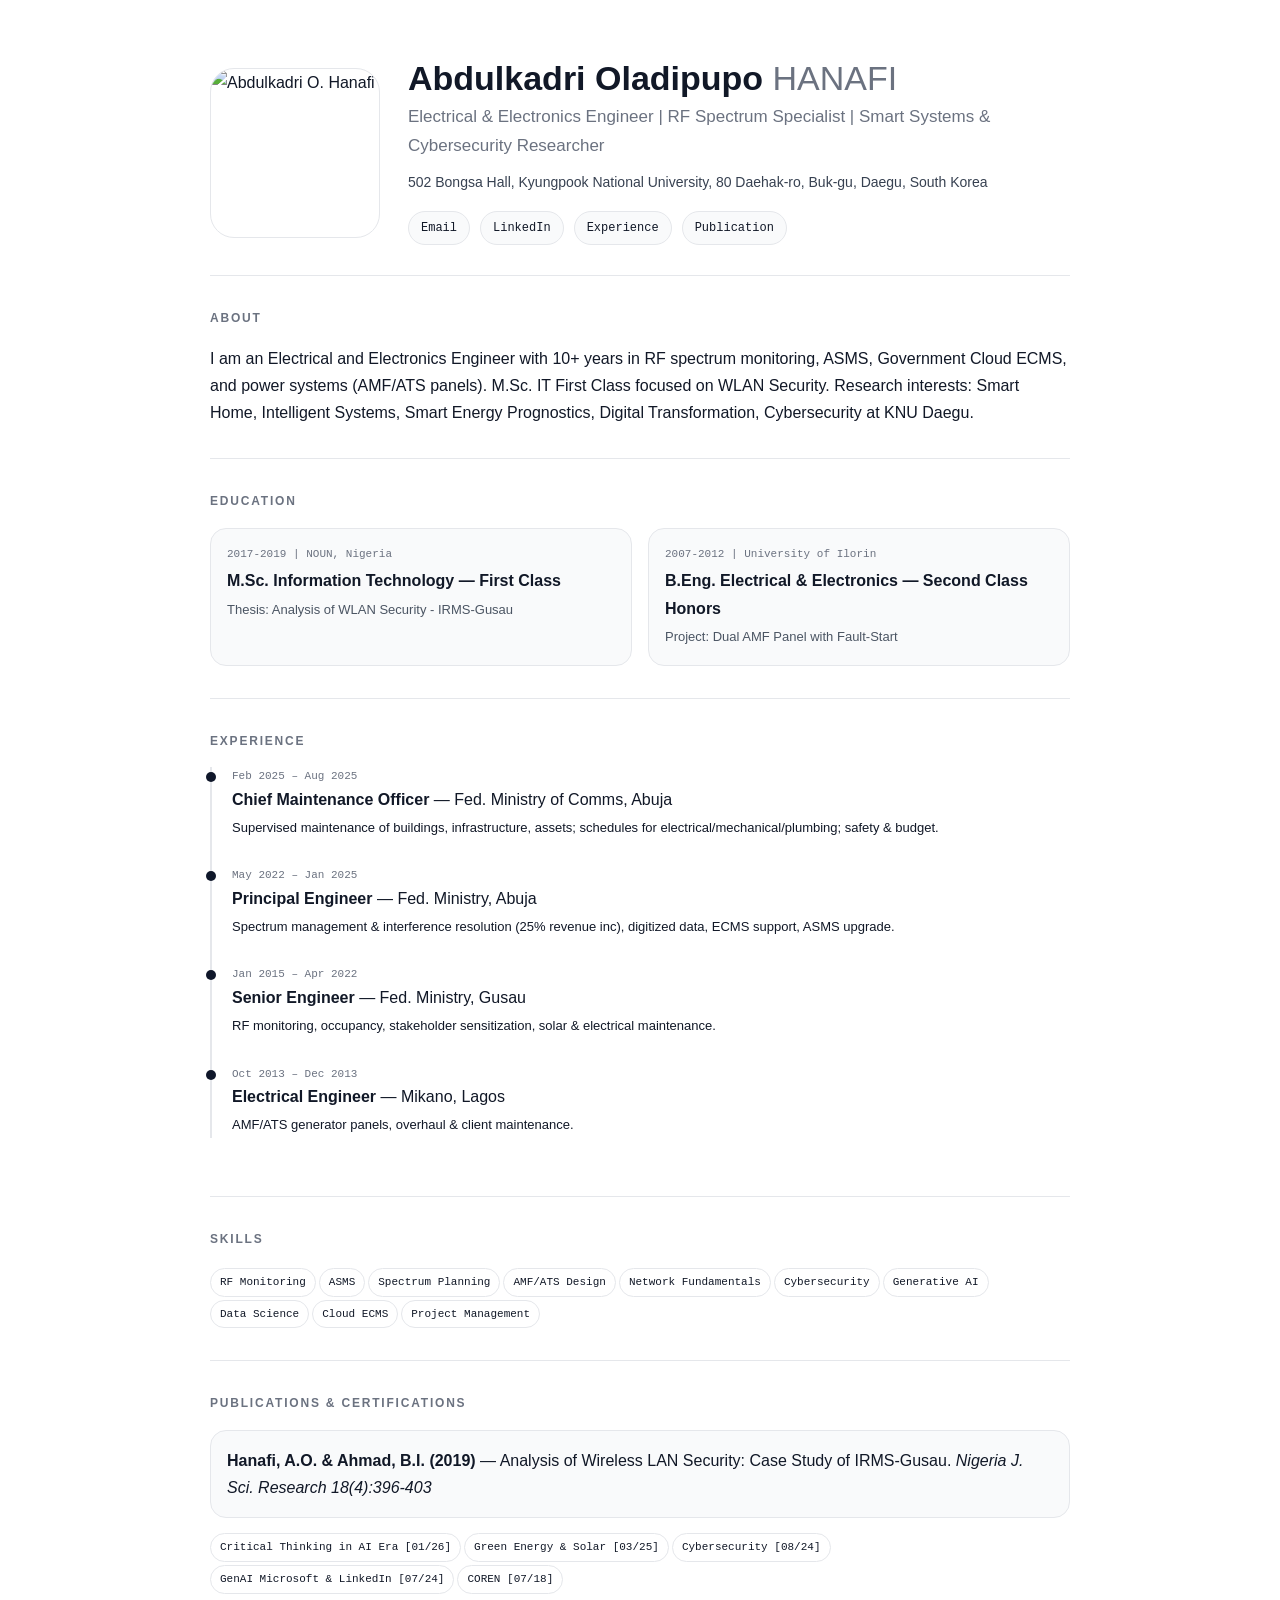
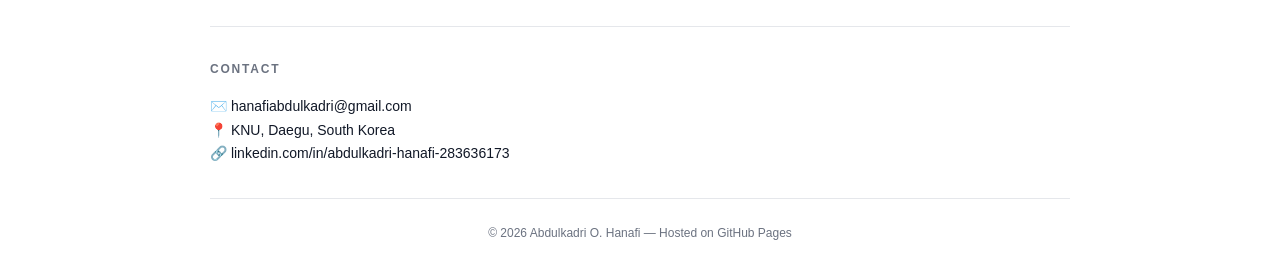
==== index.html @ 9e367b19 "Add files via upload" ====
<!DOCTYPE html>
<html lang="en">
<head>
<meta charset="UTF-8">
<meta name="viewport" content="width=device-width, initial-scale=1.0">
<title>Abdulkadri O. Hanafi | Engineer & Researcher</title>
<style>
:root{--bg:#fff;--text:#111827;--muted:#6b7280;--accent:#0f172a;--border:#e5e7eb;--card:#f9fafb}
*{box-sizing:border-box;margin:0;padding:0}
body{font-family:Inter,Segoe UI,sans-serif;color:var(--text);line-height:1.7}
.container{max-width:900px;margin:0 auto;padding:0 20px}
.hero{padding:60px 0 30px;border-bottom:1px solid var(--border)}
.hero-grid{display:grid;grid-template-columns:170px 1fr;gap:28px;align-items:center}
.hero img{width:170px;height:170px;border-radius:24px;object-fit:cover;border:1px solid var(--border)}
h1{font-size:34px;line-height:1.1} h1 span{color:var(--muted);font-weight:400}
.subtitle{color:var(--muted);margin-top:6px;font-size:17px}
.meta{margin-top:16px;display:flex;flex-wrap:wrap;gap:10px}
.meta a{font-family:monospace;font-size:12px;background:var(--card);border:1px solid var(--border);padding:6px 12px;border-radius:999px;text-decoration:none;color:var(--text)}
section{padding:32px 0;border-bottom:1px solid var(--border)}
h2{font-size:12px;letter-spacing:0.15em;text-transform:uppercase;color:var(--muted);margin-bottom:16px}
.grid-2{display:grid;grid-template-columns:1fr 1fr;gap:16px}
.card{background:var(--card);border:1px solid var(--border);border-radius:16px;padding:16px}
.small{font-family:monospace;font-size:11px;color:var(--muted);margin-bottom:4px}
.tag{display:inline-block;font-family:monospace;font-size:11px;background:white;border:1px solid var(--border);padding:4px 9px;border-radius:999px;margin:3px 3px 0 0}
.timeline{border-left:2px solid var(--border);padding-left:20px}
.titem{position:relative;margin-bottom:26px}.titem:before{content:"";width:10px;height:10px;background:#0f172a;border-radius:50%;position:absolute;left:-26px;top:5px}
.titem .date{font-family:monospace;font-size:11px;color:var(--muted)}
footer{text-align:center;padding:24px 0;color:var(--muted);font-size:12px}
@media(max-width:650px){.hero-grid{grid-template-columns:1fr}}
</style>
</head>
<body>
<div class="container">
<header class="hero">
<div class="hero-grid">
<img src="photo.jpg" alt="Abdulkadri O. Hanafi">
<div>
<h1>Abdulkadri Oladipupo <span>HANAFI</span></h1>
<p class="subtitle">Electrical & Electronics Engineer | RF Spectrum Specialist | Smart Systems & Cybersecurity Researcher</p>
<p style="margin-top:10px;font-size:14px;color:#374151">502 Bongsa Hall, Kyungpook National University, 80 Daehak-ro, Buk-gu, Daegu, South Korea</p>
<div class="meta">
<a href="mailto:hanafiabdulkadri@gmail.com">Email</a>
<a href="https://www.linkedin.com/in/abdulkadri-hanafi-283636173" target="_blank">LinkedIn</a>
<a href="#experience">Experience</a>
<a href="#publications">Publication</a>
</div>
</div>
</div>
</header>

<section><h2>About</h2><p>I am an Electrical and Electronics Engineer with 10+ years in RF spectrum monitoring, ASMS, Government Cloud ECMS, and power systems (AMF/ATS panels). M.Sc. IT First Class focused on WLAN Security. Research interests: Smart Home, Intelligent Systems, Smart Energy Prognostics, Digital Transformation, Cybersecurity at KNU Daegu.</p></section>

<section><h2>Education</h2><div class="grid-2">
<div class="card"><div class="small">2017-2019 | NOUN, Nigeria</div><b>M.Sc. Information Technology — First Class</b><br><span style="font-size:13px;color:#4b5563">Thesis: Analysis of WLAN Security - IRMS-Gusau</span></div>
<div class="card"><div class="small">2007-2012 | University of Ilorin</div><b>B.Eng. Electrical & Electronics — Second Class Honors</b><br><span style="font-size:13px;color:#4b5563">Project: Dual AMF Panel with Fault-Start</span></div>
</div></section>

<section id="experience"><h2>Experience</h2>
<div class="timeline">
<div class="titem"><div class="date">Feb 2025 – Aug 2025</div><b>Chief Maintenance Officer</b> — Fed. Ministry of Comms, Abuja<br><span style="font-size:13px">Supervised maintenance of buildings, infrastructure, assets; schedules for electrical/mechanical/plumbing; safety & budget.</span></div>
<div class="titem"><div class="date">May 2022 – Jan 2025</div><b>Principal Engineer</b> — Fed. Ministry, Abuja<br><span style="font-size:13px">Spectrum management & interference resolution (25% revenue inc), digitized data, ECMS support, ASMS upgrade.</span></div>
<div class="titem"><div class="date">Jan 2015 – Apr 2022</div><b>Senior Engineer</b> — Fed. Ministry, Gusau<br><span style="font-size:13px">RF monitoring, occupancy, stakeholder sensitization, solar & electrical maintenance.</span></div>
<div class="titem"><div class="date">Oct 2013 – Dec 2013</div><b>Electrical Engineer</b> — Mikano, Lagos<br><span style="font-size:13px">AMF/ATS generator panels, overhaul & client maintenance.</span></div>
</div>
</section>

<section><h2>Skills</h2>
<span class="tag">RF Monitoring</span><span class="tag">ASMS</span><span class="tag">Spectrum Planning</span><span class="tag">AMF/ATS Design</span><span class="tag">Network Fundamentals</span><span class="tag">Cybersecurity</span><span class="tag">Generative AI</span><span class="tag">Data Science</span><span class="tag">Cloud ECMS</span><span class="tag">Project Management</span>
</section>

<section id="publications"><h2>Publications & Certifications</h2>
<div class="card"><b>Hanafi, A.O. & Ahmad, B.I. (2019)</b> — Analysis of Wireless LAN Security: Case Study of IRMS-Gusau. <i>Nigeria J. Sci. Research 18(4):396-403</i></div>
<div style="margin-top:12px"><span class="tag">Critical Thinking in AI Era [01/26]</span><span class="tag">Green Energy & Solar [03/25]</span><span class="tag">Cybersecurity [08/24]</span><span class="tag">GenAI Microsoft & LinkedIn [07/24]</span><span class="tag">COREN [07/18]</span></div>
</section>

<section><h2>Contact</h2><p style="font-size:14px">✉️ hanafiabdulkadri@gmail.com<br>📍 KNU, Daegu, South Korea<br>🔗 linkedin.com/in/abdulkadri-hanafi-283636173</p></section>
<footer>© 2026 Abdulkadri O. Hanafi — Hosted on GitHub Pages</footer>
</div>
</body>
</html>
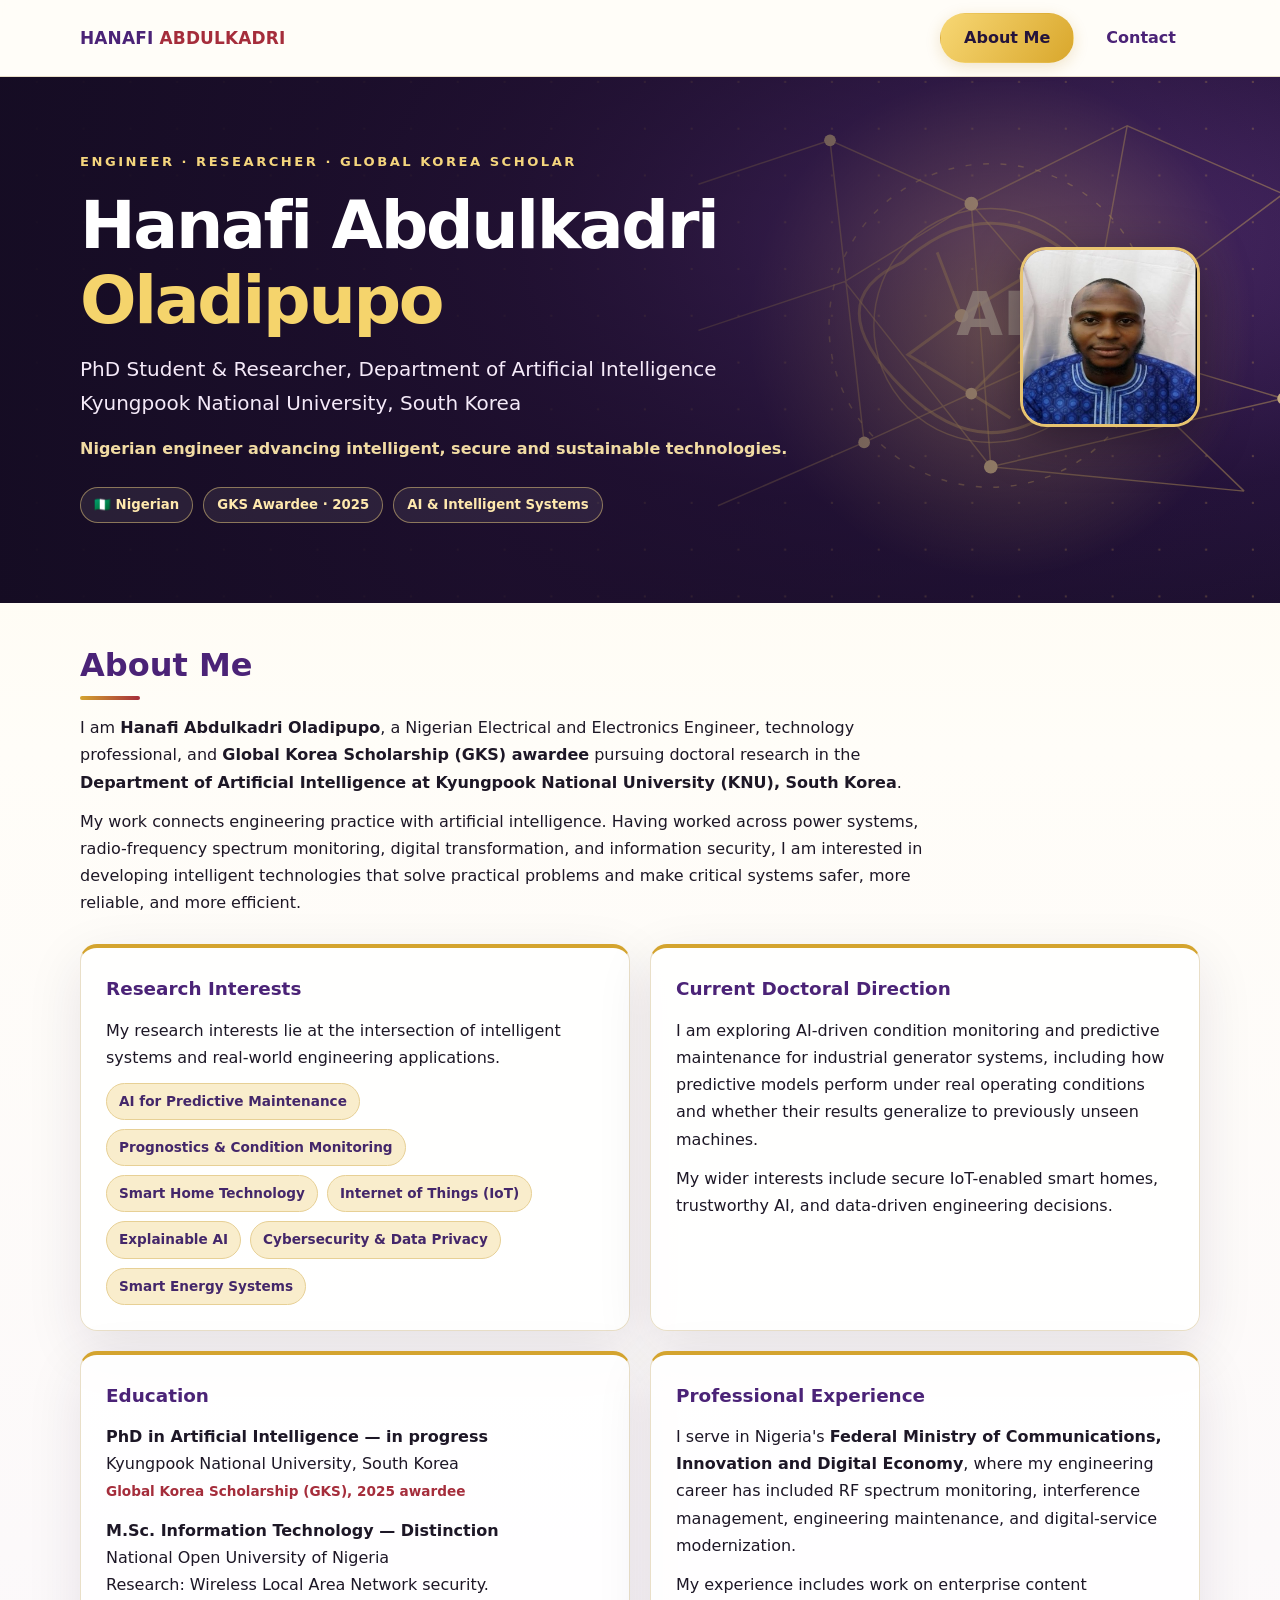
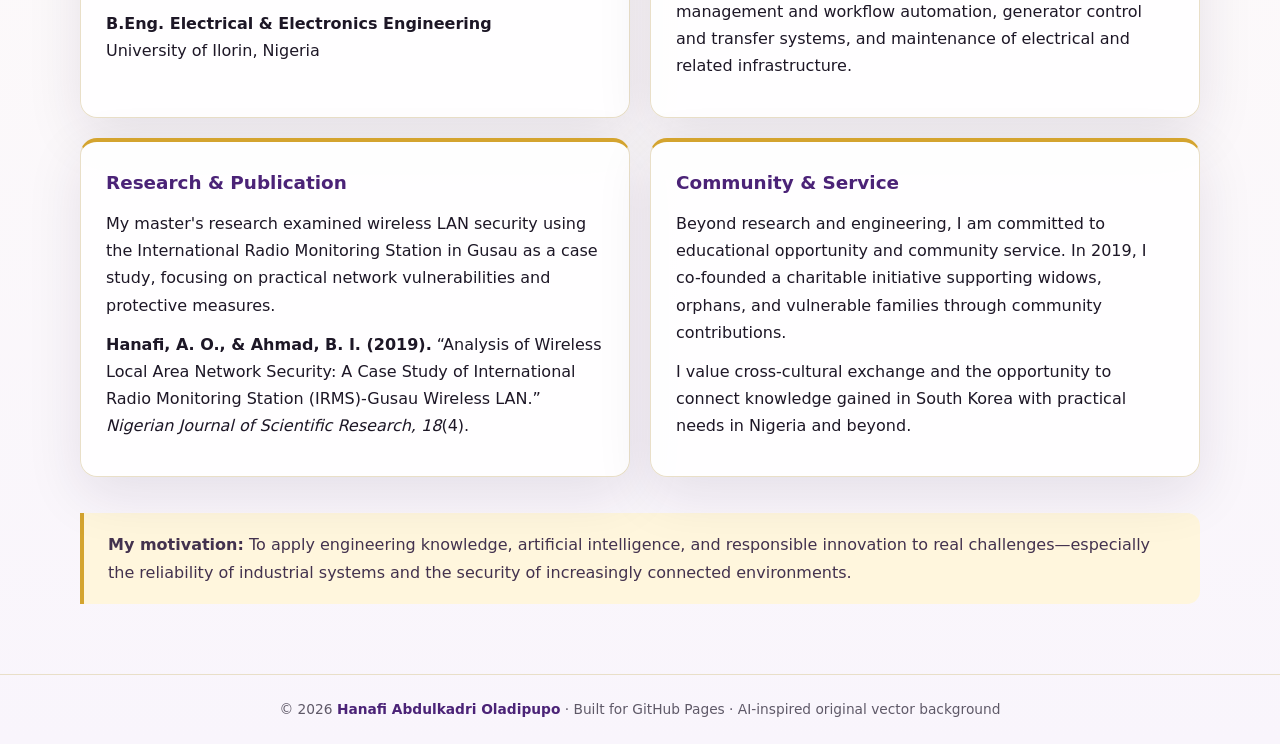
==== commit e3e522d1: "Rename index.html.html to index.html" ====
--- a/index.html
+++ b/index.html
@@ -1,80 +1,45 @@
-<!DOCTYPE html>
-<html lang="en">
-<head>
-<meta charset="UTF-8">
-<meta name="viewport" content="width=device-width, initial-scale=1.0">
-<title>Abdulkadri O. Hanafi | Engineer & Researcher</title>
-<style>
-:root{--bg:#fff;--text:#111827;--muted:#6b7280;--accent:#0f172a;--border:#e5e7eb;--card:#f9fafb}
-*{box-sizing:border-box;margin:0;padding:0}
-body{font-family:Inter,Segoe UI,sans-serif;color:var(--text);line-height:1.7}
-.container{max-width:900px;margin:0 auto;padding:0 20px}
-.hero{padding:60px 0 30px;border-bottom:1px solid var(--border)}
-.hero-grid{display:grid;grid-template-columns:170px 1fr;gap:28px;align-items:center}
-.hero img{width:170px;height:170px;border-radius:24px;object-fit:cover;border:1px solid var(--border)}
-h1{font-size:34px;line-height:1.1} h1 span{color:var(--muted);font-weight:400}
-.subtitle{color:var(--muted);margin-top:6px;font-size:17px}
-.meta{margin-top:16px;display:flex;flex-wrap:wrap;gap:10px}
-.meta a{font-family:monospace;font-size:12px;background:var(--card);border:1px solid var(--border);padding:6px 12px;border-radius:999px;text-decoration:none;color:var(--text)}
-section{padding:32px 0;border-bottom:1px solid var(--border)}
-h2{font-size:12px;letter-spacing:0.15em;text-transform:uppercase;color:var(--muted);margin-bottom:16px}
-.grid-2{display:grid;grid-template-columns:1fr 1fr;gap:16px}
-.card{background:var(--card);border:1px solid var(--border);border-radius:16px;padding:16px}
-.small{font-family:monospace;font-size:11px;color:var(--muted);margin-bottom:4px}
-.tag{display:inline-block;font-family:monospace;font-size:11px;background:white;border:1px solid var(--border);padding:4px 9px;border-radius:999px;margin:3px 3px 0 0}
-.timeline{border-left:2px solid var(--border);padding-left:20px}
-.titem{position:relative;margin-bottom:26px}.titem:before{content:"";width:10px;height:10px;background:#0f172a;border-radius:50%;position:absolute;left:-26px;top:5px}
-.titem .date{font-family:monospace;font-size:11px;color:var(--muted)}
-footer{text-align:center;padding:24px 0;color:var(--muted);font-size:12px}
-@media(max-width:650px){.hero-grid{grid-template-columns:1fr}}
-</style>
-</head>
-<body>
-<div class="container">
-<header class="hero">
-<div class="hero-grid">
-<img src="photo.jpg" alt="Abdulkadri O. Hanafi">
-<div>
-<h1>Abdulkadri Oladipupo <span>HANAFI</span></h1>
-<p class="subtitle">Electrical & Electronics Engineer | RF Spectrum Specialist | Smart Systems & Cybersecurity Researcher</p>
-<p style="margin-top:10px;font-size:14px;color:#374151">502 Bongsa Hall, Kyungpook National University, 80 Daehak-ro, Buk-gu, Daegu, South Korea</p>
-<div class="meta">
-<a href="mailto:hanafiabdulkadri@gmail.com">Email</a>
-<a href="https://www.linkedin.com/in/abdulkadri-hanafi-283636173" target="_blank">LinkedIn</a>
-<a href="#experience">Experience</a>
-<a href="#publications">Publication</a>
-</div>
-</div>
-</div>
-</header>
-
-<section><h2>About</h2><p>I am an Electrical and Electronics Engineer with 10+ years in RF spectrum monitoring, ASMS, Government Cloud ECMS, and power systems (AMF/ATS panels). M.Sc. IT First Class focused on WLAN Security. Research interests: Smart Home, Intelligent Systems, Smart Energy Prognostics, Digital Transformation, Cybersecurity at KNU Daegu.</p></section>
-
-<section><h2>Education</h2><div class="grid-2">
-<div class="card"><div class="small">2017-2019 | NOUN, Nigeria</div><b>M.Sc. Information Technology — First Class</b><br><span style="font-size:13px;color:#4b5563">Thesis: Analysis of WLAN Security - IRMS-Gusau</span></div>
-<div class="card"><div class="small">2007-2012 | University of Ilorin</div><b>B.Eng. Electrical & Electronics — Second Class Honors</b><br><span style="font-size:13px;color:#4b5563">Project: Dual AMF Panel with Fault-Start</span></div>
-</div></section>
-
-<section id="experience"><h2>Experience</h2>
-<div class="timeline">
-<div class="titem"><div class="date">Feb 2025 – Aug 2025</div><b>Chief Maintenance Officer</b> — Fed. Ministry of Comms, Abuja<br><span style="font-size:13px">Supervised maintenance of buildings, infrastructure, assets; schedules for electrical/mechanical/plumbing; safety & budget.</span></div>
-<div class="titem"><div class="date">May 2022 – Jan 2025</div><b>Principal Engineer</b> — Fed. Ministry, Abuja<br><span style="font-size:13px">Spectrum management & interference resolution (25% revenue inc), digitized data, ECMS support, ASMS upgrade.</span></div>
-<div class="titem"><div class="date">Jan 2015 – Apr 2022</div><b>Senior Engineer</b> — Fed. Ministry, Gusau<br><span style="font-size:13px">RF monitoring, occupancy, stakeholder sensitization, solar & electrical maintenance.</span></div>
-<div class="titem"><div class="date">Oct 2013 – Dec 2013</div><b>Electrical Engineer</b> — Mikano, Lagos<br><span style="font-size:13px">AMF/ATS generator panels, overhaul & client maintenance.</span></div>
-</div>
-</section>
-
-<section><h2>Skills</h2>
-<span class="tag">RF Monitoring</span><span class="tag">ASMS</span><span class="tag">Spectrum Planning</span><span class="tag">AMF/ATS Design</span><span class="tag">Network Fundamentals</span><span class="tag">Cybersecurity</span><span class="tag">Generative AI</span><span class="tag">Data Science</span><span class="tag">Cloud ECMS</span><span class="tag">Project Management</span>
-</section>
-
-<section id="publications"><h2>Publications & Certifications</h2>
-<div class="card"><b>Hanafi, A.O. & Ahmad, B.I. (2019)</b> — Analysis of Wireless LAN Security: Case Study of IRMS-Gusau. <i>Nigeria J. Sci. Research 18(4):396-403</i></div>
-<div style="margin-top:12px"><span class="tag">Critical Thinking in AI Era [01/26]</span><span class="tag">Green Energy & Solar [03/25]</span><span class="tag">Cybersecurity [08/24]</span><span class="tag">GenAI Microsoft & LinkedIn [07/24]</span><span class="tag">COREN [07/18]</span></div>
-</section>
-
-<section><h2>Contact</h2><p style="font-size:14px">✉️ hanafiabdulkadri@gmail.com<br>📍 KNU, Daegu, South Korea<br>🔗 linkedin.com/in/abdulkadri-hanafi-283636173</p></section>
-<footer>© 2026 Abdulkadri O. Hanafi — Hosted on GitHub Pages</footer>
-</div>
-</body>
-</html>+<!DOCTYPE html>
+<html lang="en">
+<head>
+<meta charset="UTF-8">
+<meta name="viewport" content="width=device-width, initial-scale=1">
+<meta name="theme-color" content="#24143b">
+<meta name="description" content="Hanafi Abdulkadri Oladipupo — Nigerian GKS scholar and PhD researcher in Artificial Intelligence at Kyungpook National University, South Korea.">
+<title>Hanafi Abdulkadri Oladipupo | AI Researcher & GKS Scholar</title>
+<style>
+:root{--gold:#d4a42f;--gold-light:#fff0ba;--violet:#4b2377;--ink:#1d1726;--red:#a52d3b;--muted:#5f5968;--paper:#fffdf8;--line:#e9dfc8;--shadow:0 18px 55px rgba(36,20,59,.10)}
+*{box-sizing:border-box}html{scroll-behavior:smooth}body{margin:0;background:linear-gradient(180deg,#fff9e9,#fffdf8 32%,#f9f5fc);color:var(--ink);font:16px/1.7 system-ui,-apple-system,"Segoe UI",sans-serif}a{color:var(--violet)}a:focus-visible,button:focus-visible{outline:3px solid var(--gold);outline-offset:4px}.wrap{width:min(1120px,calc(100% - 40px));margin:auto}.topbar{position:sticky;top:0;z-index:20;background:rgba(255,253,248,.96);backdrop-filter:blur(14px);border-bottom:1px solid var(--line)}.nav{display:flex;align-items:center;justify-content:space-between;gap:18px;min-height:76px}.brand{font-size:1.06rem;font-weight:850;letter-spacing:.01em;color:var(--violet);text-decoration:none}.brand span{color:var(--red)}.tabs{display:flex;gap:8px}.tab{font:inherit;font-weight:750;cursor:pointer;border:1px solid transparent;border-radius:999px;padding:10px 23px;color:var(--violet);background:transparent}.tab[aria-selected="true"]{color:#24143b;background:linear-gradient(125deg,#f7d774,#d9a72c);box-shadow:0 4px 15px rgba(181,126,18,.2)}
+.hero{position:relative;overflow:hidden;min-height:490px;display:flex;align-items:center;background:radial-gradient(ellipse at 75% 30%,#5b337b 0%,#27143e 52%,#160e25 100%);color:#fff}.hero-art{position:absolute;inset:0;width:100%;height:100%;opacity:.85;pointer-events:none}.hero:after{content:"";position:absolute;inset:0;background:linear-gradient(90deg,rgba(21,12,35,.95) 0%,rgba(28,14,43,.85) 40%,rgba(25,13,40,.15) 100%)}.hero-inner{position:relative;z-index:1;padding:74px 0 80px;display:grid;grid-template-columns:1fr 180px;align-items:center;gap:38px}.eyebrow{font-size:.82rem;text-transform:uppercase;letter-spacing:.19em;color:#f4d57d;font-weight:800}.hero h1{font-size:clamp(2.2rem,5.2vw,4.5rem);line-height:1.12;letter-spacing:-.035em;margin:15px 0}.hero h1 em{font-style:normal;color:#f5d46c}.hero .lead{font-size:clamp(1.05rem,2vw,1.25rem);max-width:730px;color:#f5eaf9;margin:0}.hero .sublead{color:#f1dba3;font-weight:650;margin-top:15px}.portrait{width:180px;height:180px;border-radius:26px;border:3px solid rgba(250,213,115,.9);object-fit:cover;box-shadow:0 12px 45px #10071b88;background:#432661}.portrait-fallback{display:none;align-items:center;justify-content:center;font-size:3rem;font-weight:800;color:#f7d777}.badges{display:flex;gap:10px;flex-wrap:wrap;margin-top:24px}.badge{border:1px solid #eecf7e80;border-radius:999px;background:#ffffff14;padding:6px 13px;font-size:.83rem;font-weight:700;color:#ffe9ae}
+main{padding:42px 0 70px}.panel[hidden]{display:none!important}.intro{max-width:850px;margin-bottom:28px}.section-title{color:var(--violet);font-size:clamp(1.5rem,3vw,2rem);line-height:1.25;margin:0 0 14px}.section-title:after{content:"";display:block;width:60px;height:4px;background:linear-gradient(90deg,var(--gold),var(--red));margin-top:11px;border-radius:4px}.intro p,.card p{margin:0 0 12px}.cards{display:grid;grid-template-columns:repeat(2,minmax(0,1fr));gap:20px;margin:25px 0 36px}.card{background:rgba(255,255,255,.92);border:1px solid var(--line);border-top:4px solid var(--gold);border-radius:17px;padding:25px;box-shadow:var(--shadow)}.card h3{margin:0 0 12px;color:var(--violet);font-size:1.15rem}.card .meta{font-size:.85rem;font-weight:750;color:var(--red)}.card ul{padding-left:20px;margin:8px 0 0}.card li{margin:7px 0}.full{grid-column:1/-1}.chip-row{display:flex;gap:9px;flex-wrap:wrap}.chip{background:#f9edcc;color:#44276a;border:1px solid #e7d095;border-radius:999px;padding:6px 12px;font-size:.85rem;font-weight:650}.quote{border-left:4px solid var(--gold);padding:18px 24px;background:#fff6dd;border-radius:0 13px 13px 0;color:#43324e}.contact-grid{display:grid;grid-template-columns:1.1fr .9fr;gap:22px;margin-top:24px}.contact-link{display:block;padding:16px 18px;border:1px solid var(--line);border-radius:12px;background:#fffdf9;text-decoration:none;margin:12px 0;overflow-wrap:anywhere}.contact-link strong{display:block;color:var(--violet)}.contact-link span{color:var(--muted);font-size:.93rem}.contact-link:hover{border-color:var(--gold);background:#fff8e7}.small-note{font-size:.9rem;color:var(--muted)}footer{border-top:1px solid var(--line);padding:23px 0;text-align:center;color:var(--muted);font-size:.86rem}footer strong{color:var(--violet)}
+@media(max-width:740px){.nav{min-height:70px}.brand{font-size:.9rem}.tab{padding:8px 13px;font-size:.9rem}.hero-inner{grid-template-columns:1fr;padding:55px 0 62px}.portrait{grid-row:1;width:124px;height:124px}.hero:after{background:linear-gradient(90deg,rgba(21,12,35,.94),rgba(25,13,40,.64))}.cards,.contact-grid{grid-template-columns:1fr}.full{grid-column:auto}.card{padding:20px}.hero{min-height:0}}@media(prefers-reduced-motion:reduce){html{scroll-behavior:auto}}
+</style>
+</head>
+<body>
+<header class="topbar"><nav class="nav wrap" aria-label="Main navigation"><a class="brand" href="#about">HANAFI <span>ABDULKADRI</span></a><div class="tabs" role="tablist" aria-label="Website sections"><button id="tab-about" class="tab" type="button" role="tab" aria-controls="about" aria-selected="true">About Me</button><button id="tab-contact" class="tab" type="button" role="tab" aria-controls="contact" aria-selected="false" tabindex="-1">Contact</button></div></nav></header>
+<section class="hero" aria-label="Introduction">
+<svg class="hero-art" viewBox="0 0 1440 540" preserveAspectRatio="xMidYMid slice" aria-hidden="true" xmlns="http://www.w3.org/2000/svg"><defs><radialGradient id="glow"><stop stop-color="#f9d26b" stop-opacity=".55"/><stop offset="1" stop-color="#f9d26b" stop-opacity="0"/></radialGradient><pattern id="dots" width="48" height="48" patternUnits="userSpaceOnUse"><circle cx="5" cy="5" r="1.2" fill="#e9bb58" opacity=".35"/></pattern></defs><rect width="1440" height="540" fill="url(#dots)"/><circle cx="1090" cy="255" r="260" fill="url(#glow)"/><g stroke="#f2c966" stroke-opacity=".5" fill="none" stroke-width="1.5"><path d="M780 110L915 65 1060 130 1220 50 1380 120M780 260L930 210 1060 130 1180 270 1380 120M800 440L950 375 1180 270 1340 425M915 65L950 375M1060 130L1080 400 1340 425M1220 50L1180 270 1380 330M930 210L1080 400 1380 330"/><circle cx="1080" cy="255" r="166" stroke-dasharray="6 12"/><circle cx="1080" cy="255" r="120"/><path d="M990 190Q1080 110 1170 190T1170 320Q1080 410 990 320T990 190Z" stroke-width="3"/><path d="M1025 180L1050 245 995 285 1060 325 1120 265 1170 290M1050 245L1115 205 1170 230M1060 325L1100 350" stroke-width="3"/></g><g fill="#ffe29a"><circle cx="915" cy="65" r="6"/><circle cx="1060" cy="130" r="7"/><circle cx="1180" cy="270" r="8"/><circle cx="950" cy="375" r="6"/><circle cx="1080" cy="400" r="7"/><circle cx="1380" cy="330" r="6"/><circle cx="1050" cy="245" r="7"/><circle cx="1115" cy="205" r="6"/><circle cx="1060" cy="325" r="6"/></g><text x="1080" y="265" text-anchor="middle" font-family="system-ui,sans-serif" font-size="62" font-weight="800" fill="#fff1bf" opacity=".8">AI</text></svg>
+<div class="wrap hero-inner"><div><div class="eyebrow">Engineer · Researcher · Global Korea Scholar</div><h1>Hanafi Abdulkadri <em>Oladipupo</em></h1><p class="lead">PhD Student &amp; Researcher, Department of Artificial Intelligence<br>Kyungpook National University, South Korea</p><p class="sublead">Nigerian engineer advancing intelligent, secure and sustainable technologies.</p><div class="badges"><span class="badge">🇳🇬 Nigerian</span><span class="badge">GKS Awardee · 2025</span><span class="badge">AI &amp; Intelligent Systems</span></div></div><img class="portrait" src="photo.jpg" alt="Portrait of Hanafi Abdulkadri Oladipupo" onerror="this.style.display='none';this.nextElementSibling.style.display='flex'"><div class="portrait portrait-fallback" aria-label="Portrait placeholder">HA</div></div></section>
+<main class="wrap">
+<section id="about" class="panel" role="tabpanel" aria-labelledby="tab-about" tabindex="0">
+<div class="intro"><h2 class="section-title">About Me</h2><p>I am <strong>Hanafi Abdulkadri Oladipupo</strong>, a Nigerian Electrical and Electronics Engineer, technology professional, and <strong>Global Korea Scholarship (GKS) awardee</strong> pursuing doctoral research in the <strong>Department of Artificial Intelligence at Kyungpook National University (KNU), South Korea</strong>.</p><p>My work connects engineering practice with artificial intelligence. Having worked across power systems, radio-frequency spectrum monitoring, digital transformation, and information security, I am interested in developing intelligent technologies that solve practical problems and make critical systems safer, more reliable, and more efficient.</p></div>
+<div class="cards">
+<article class="card"><h3>Research Interests</h3><p>My research interests lie at the intersection of intelligent systems and real-world engineering applications.</p><div class="chip-row"><span class="chip">AI for Predictive Maintenance</span><span class="chip">Prognostics &amp; Condition Monitoring</span><span class="chip">Smart Home Technology</span><span class="chip">Internet of Things (IoT)</span><span class="chip">Explainable AI</span><span class="chip">Cybersecurity &amp; Data Privacy</span><span class="chip">Smart Energy Systems</span></div></article>
+<article class="card"><h3>Current Doctoral Direction</h3><p>I am exploring AI-driven condition monitoring and predictive maintenance for industrial generator systems, including how predictive models perform under real operating conditions and whether their results generalize to previously unseen machines.</p><p>My wider interests include secure IoT-enabled smart homes, trustworthy AI, and data-driven engineering decisions.</p></article>
+<article class="card"><h3>Education</h3><p><strong>PhD in Artificial Intelligence — in progress</strong><br>Kyungpook National University, South Korea<br><span class="meta">Global Korea Scholarship (GKS), 2025 awardee</span></p><p><strong>M.Sc. Information Technology — Distinction</strong><br>National Open University of Nigeria<br>Research: Wireless Local Area Network security.</p><p><strong>B.Eng. Electrical &amp; Electronics Engineering</strong><br>University of Ilorin, Nigeria</p></article>
+<article class="card"><h3>Professional Experience</h3><p>I serve in Nigeria's <strong>Federal Ministry of Communications, Innovation and Digital Economy</strong>, where my engineering career has included RF spectrum monitoring, interference management, engineering maintenance, and digital-service modernization.</p><p>My experience includes work on enterprise content management and workflow automation, generator control and transfer systems, and maintenance of electrical and related infrastructure.</p></article>
+<article class="card"><h3>Research &amp; Publication</h3><p>My master's research examined wireless LAN security using the International Radio Monitoring Station in Gusau as a case study, focusing on practical network vulnerabilities and protective measures.</p><p><strong>Hanafi, A. O., &amp; Ahmad, B. I. (2019).</strong> “Analysis of Wireless Local Area Network Security: A Case Study of International Radio Monitoring Station (IRMS)-Gusau Wireless LAN.” <em>Nigerian Journal of Scientific Research, 18</em>(4).</p></article>
+<article class="card"><h3>Community &amp; Service</h3><p>Beyond research and engineering, I am committed to educational opportunity and community service. In 2019, I co-founded a charitable initiative supporting widows, orphans, and vulnerable families through community contributions.</p><p>I value cross-cultural exchange and the opportunity to connect knowledge gained in South Korea with practical needs in Nigeria and beyond.</p></article>
+</div>
+<div class="quote"><strong>My motivation:</strong> To apply engineering knowledge, artificial intelligence, and responsible innovation to real challenges—especially the reliability of industrial systems and the security of increasingly connected environments.</div>
+</section>
+<section id="contact" class="panel" role="tabpanel" aria-labelledby="tab-contact" tabindex="0" hidden>
+<div class="intro"><h2 class="section-title">Contact</h2><p>I welcome academic discussions, research collaborations, professional connections, and opportunities to exchange ideas in artificial intelligence, intelligent maintenance, IoT, and cybersecurity.</p></div>
+<div class="contact-grid"><article class="card"><h3>Get in Touch</h3><a class="contact-link" href="mailto:hanafiabdulkadri@gmail.com"><strong>Email</strong><span>hanafiabdulkadri@gmail.com</span></a><a class="contact-link" href="https://www.linkedin.com/in/abdulkadri-hanafi-283636173" target="_blank" rel="noopener noreferrer"><strong>LinkedIn</strong><span>Professional profile ↗</span></a><a class="contact-link" href="https://github.com/hanafi2026" target="_blank" rel="noopener noreferrer"><strong>GitHub</strong><span>github.com/hanafi2026 ↗</span></a></article><article class="card"><h3>Academic &amp; Professional Affiliation</h3><p><strong>Department of Artificial Intelligence</strong><br>Kyungpook National University (KNU)<br>Daegu, Republic of Korea</p><p><strong>Scholarship:</strong> Global Korea Scholarship (GKS)</p><p><strong>Nationality:</strong> Nigerian 🇳🇬</p><p><strong>Professional affiliation:</strong><br>Federal Ministry of Communications, Innovation and Digital Economy, Nigeria</p><p class="small-note">For research or professional enquiries, email is the preferred contact method.</p></article></div>
+</section>
+</main>
+<footer><div class="wrap">© <span id="year">2026</span> <strong>Hanafi Abdulkadri Oladipupo</strong> · Built for GitHub Pages · AI-inspired original vector background</div></footer>
+<script>
+(()=>{const names=['about','contact'];const buttons=Object.fromEntries(names.map(n=>[n,document.getElementById('tab-'+n)]));const panels=Object.fromEntries(names.map(n=>[n,document.getElementById(n)]));function show(name,updateHash=true){if(!names.includes(name))name='about';names.forEach(n=>{const active=n===name;buttons[n].setAttribute('aria-selected',String(active));buttons[n].tabIndex=active?0:-1;panels[n].hidden=!active});if(updateHash)history.replaceState(null,'','#'+name);document.title=(name==='contact'?'Contact':'About Me')+' | Hanafi Abdulkadri Oladipupo'}names.forEach(n=>{buttons[n].addEventListener('click',()=>show(n));buttons[n].addEventListener('keydown',e=>{if(e.key==='ArrowRight'||e.key==='ArrowLeft'){e.preventDefault();const next=names[(names.indexOf(n)+(e.key==='ArrowRight'?1:names.length-1))%names.length];buttons[next].focus();show(next)}})});window.addEventListener('hashchange',()=>show(location.hash.slice(1),false));show(location.hash.slice(1),false);document.getElementById('year').textContent=new Date().getFullYear()})();
+</script>
+</body>
+</html>
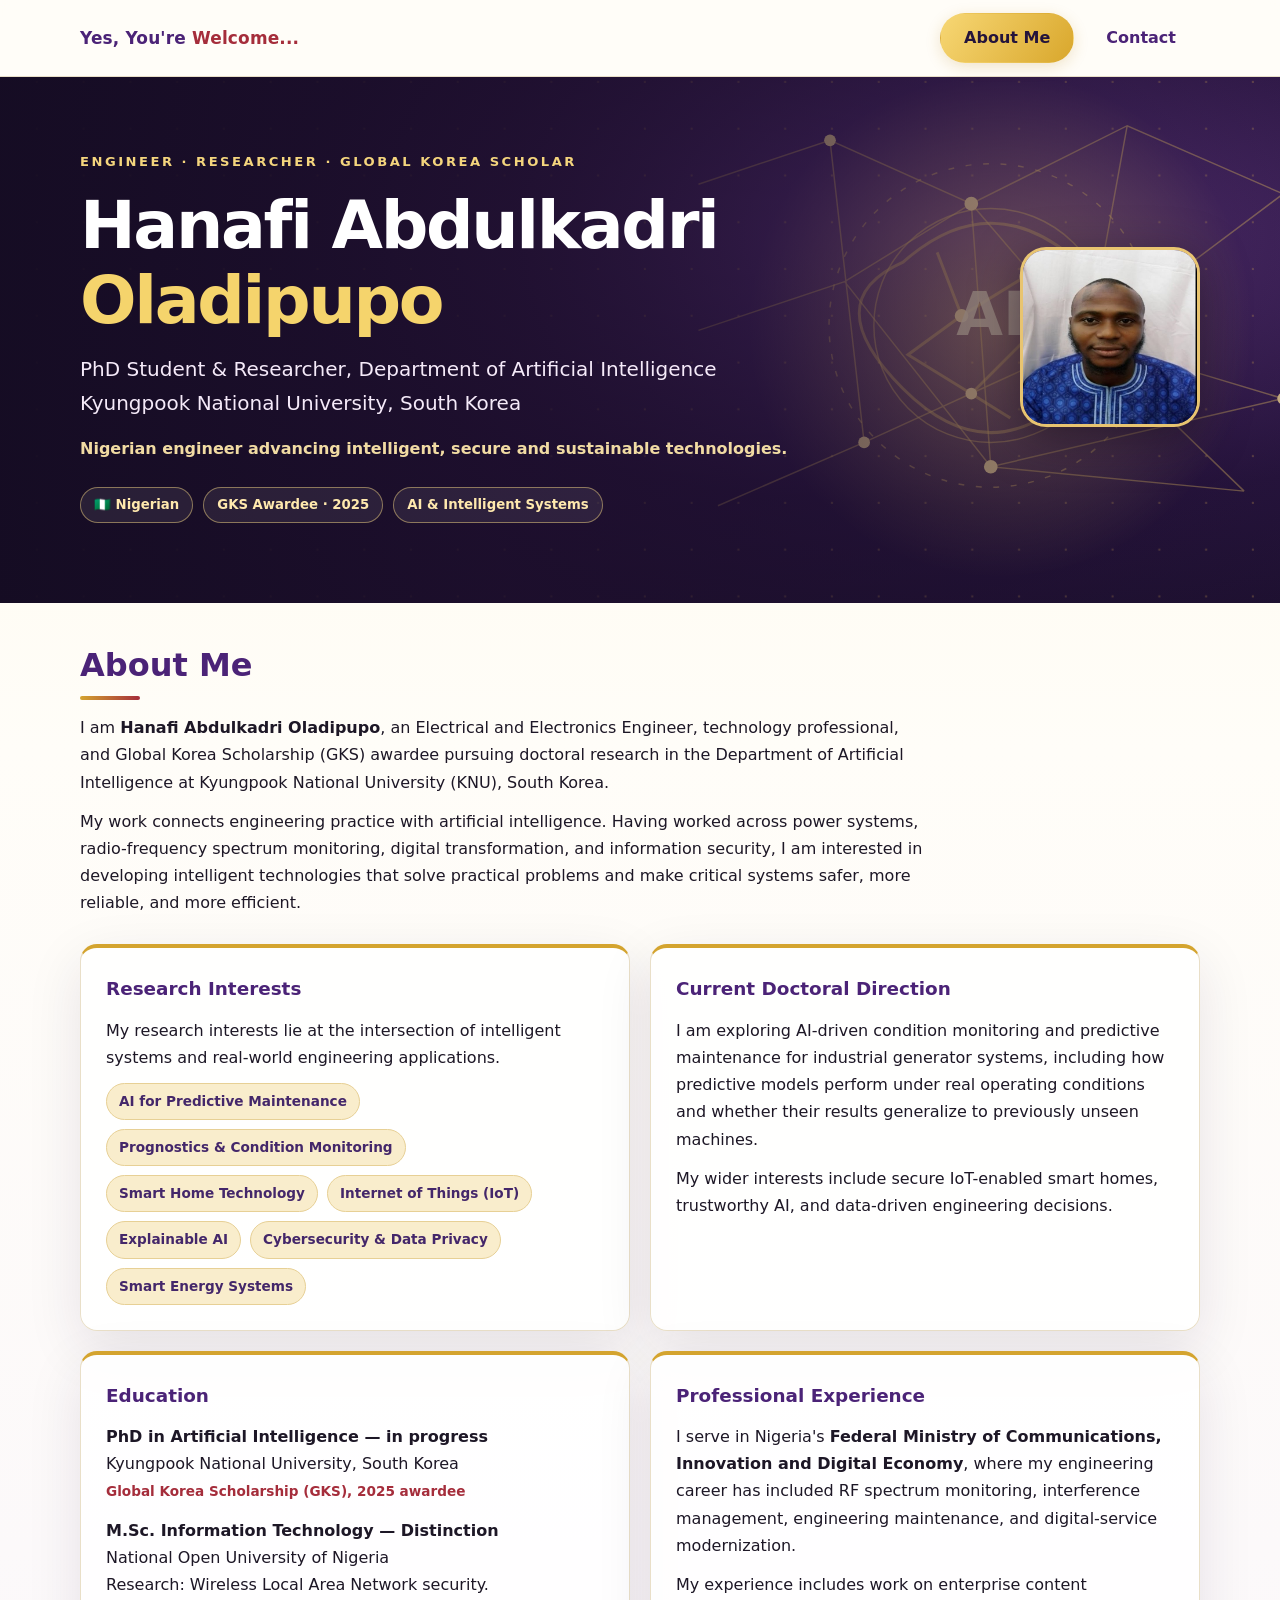
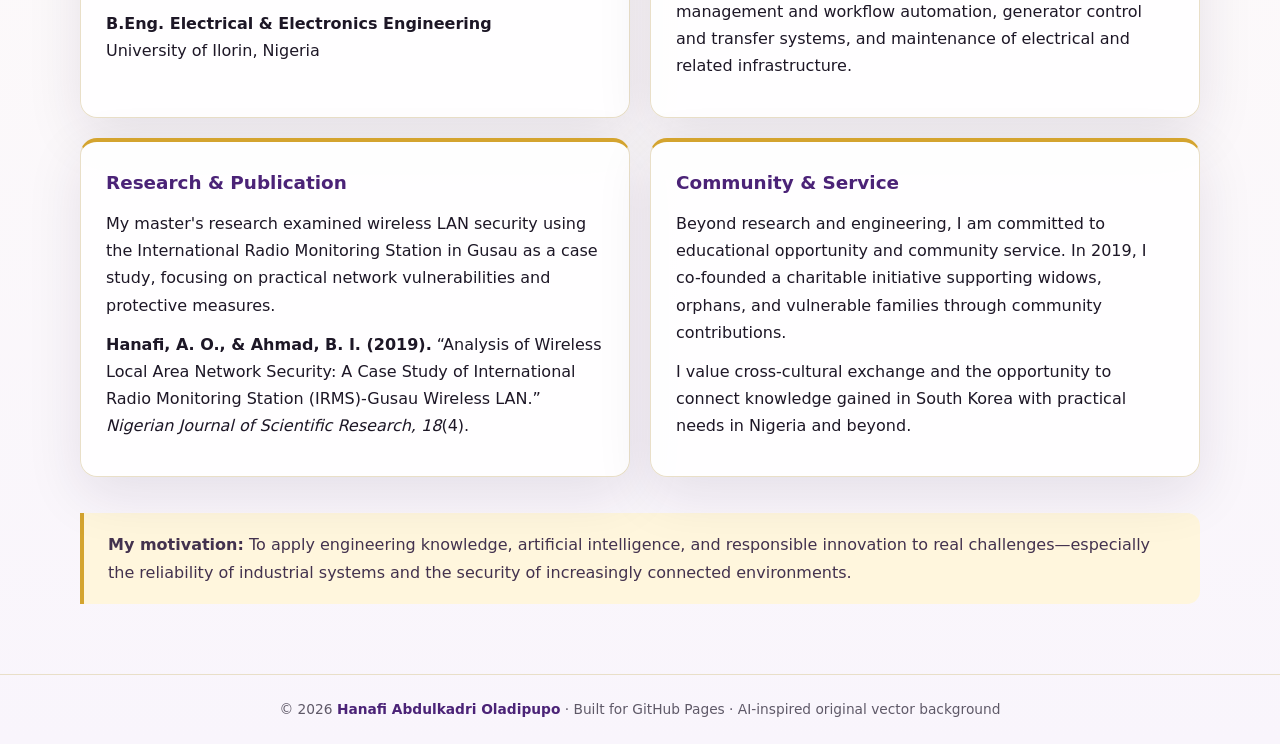
==== commit a8838ea8: "Update index.html" ====
--- a/index.html
+++ b/index.html
@@ -4,7 +4,7 @@
 <meta charset="UTF-8">
 <meta name="viewport" content="width=device-width, initial-scale=1">
 <meta name="theme-color" content="#24143b">
-<meta name="description" content="Hanafi Abdulkadri Oladipupo — Nigerian GKS scholar and PhD researcher in Artificial Intelligence at Kyungpook National University, South Korea.">
+<meta name="description" content="Hanafi Abdulkadri Oladipupo — A PhD researcher in Artificial Intelligence at Kyungpook National University, South Korea.">
 <title>Hanafi Abdulkadri Oladipupo | AI Researcher & GKS Scholar</title>
 <style>
 :root{--gold:#d4a42f;--gold-light:#fff0ba;--violet:#4b2377;--ink:#1d1726;--red:#a52d3b;--muted:#5f5968;--paper:#fffdf8;--line:#e9dfc8;--shadow:0 18px 55px rgba(36,20,59,.10)}
@@ -15,13 +15,13 @@
 </style>
 </head>
 <body>
-<header class="topbar"><nav class="nav wrap" aria-label="Main navigation"><a class="brand" href="#about">HANAFI <span>ABDULKADRI</span></a><div class="tabs" role="tablist" aria-label="Website sections"><button id="tab-about" class="tab" type="button" role="tab" aria-controls="about" aria-selected="true">About Me</button><button id="tab-contact" class="tab" type="button" role="tab" aria-controls="contact" aria-selected="false" tabindex="-1">Contact</button></div></nav></header>
+<header class="topbar"><nav class="nav wrap" aria-label="Main navigation"><a class="brand" href="#about">Yes, You're <span>Welcome...</span></a><div class="tabs" role="tablist" aria-label="Website sections"><button id="tab-about" class="tab" type="button" role="tab" aria-controls="about" aria-selected="true">About Me</button><button id="tab-contact" class="tab" type="button" role="tab" aria-controls="contact" aria-selected="false" tabindex="-1">Contact</button></div></nav></header>
 <section class="hero" aria-label="Introduction">
 <svg class="hero-art" viewBox="0 0 1440 540" preserveAspectRatio="xMidYMid slice" aria-hidden="true" xmlns="http://www.w3.org/2000/svg"><defs><radialGradient id="glow"><stop stop-color="#f9d26b" stop-opacity=".55"/><stop offset="1" stop-color="#f9d26b" stop-opacity="0"/></radialGradient><pattern id="dots" width="48" height="48" patternUnits="userSpaceOnUse"><circle cx="5" cy="5" r="1.2" fill="#e9bb58" opacity=".35"/></pattern></defs><rect width="1440" height="540" fill="url(#dots)"/><circle cx="1090" cy="255" r="260" fill="url(#glow)"/><g stroke="#f2c966" stroke-opacity=".5" fill="none" stroke-width="1.5"><path d="M780 110L915 65 1060 130 1220 50 1380 120M780 260L930 210 1060 130 1180 270 1380 120M800 440L950 375 1180 270 1340 425M915 65L950 375M1060 130L1080 400 1340 425M1220 50L1180 270 1380 330M930 210L1080 400 1380 330"/><circle cx="1080" cy="255" r="166" stroke-dasharray="6 12"/><circle cx="1080" cy="255" r="120"/><path d="M990 190Q1080 110 1170 190T1170 320Q1080 410 990 320T990 190Z" stroke-width="3"/><path d="M1025 180L1050 245 995 285 1060 325 1120 265 1170 290M1050 245L1115 205 1170 230M1060 325L1100 350" stroke-width="3"/></g><g fill="#ffe29a"><circle cx="915" cy="65" r="6"/><circle cx="1060" cy="130" r="7"/><circle cx="1180" cy="270" r="8"/><circle cx="950" cy="375" r="6"/><circle cx="1080" cy="400" r="7"/><circle cx="1380" cy="330" r="6"/><circle cx="1050" cy="245" r="7"/><circle cx="1115" cy="205" r="6"/><circle cx="1060" cy="325" r="6"/></g><text x="1080" y="265" text-anchor="middle" font-family="system-ui,sans-serif" font-size="62" font-weight="800" fill="#fff1bf" opacity=".8">AI</text></svg>
 <div class="wrap hero-inner"><div><div class="eyebrow">Engineer · Researcher · Global Korea Scholar</div><h1>Hanafi Abdulkadri <em>Oladipupo</em></h1><p class="lead">PhD Student &amp; Researcher, Department of Artificial Intelligence<br>Kyungpook National University, South Korea</p><p class="sublead">Nigerian engineer advancing intelligent, secure and sustainable technologies.</p><div class="badges"><span class="badge">🇳🇬 Nigerian</span><span class="badge">GKS Awardee · 2025</span><span class="badge">AI &amp; Intelligent Systems</span></div></div><img class="portrait" src="photo.jpg" alt="Portrait of Hanafi Abdulkadri Oladipupo" onerror="this.style.display='none';this.nextElementSibling.style.display='flex'"><div class="portrait portrait-fallback" aria-label="Portrait placeholder">HA</div></div></section>
 <main class="wrap">
 <section id="about" class="panel" role="tabpanel" aria-labelledby="tab-about" tabindex="0">
-<div class="intro"><h2 class="section-title">About Me</h2><p>I am <strong>Hanafi Abdulkadri Oladipupo</strong>, a Nigerian Electrical and Electronics Engineer, technology professional, and <strong>Global Korea Scholarship (GKS) awardee</strong> pursuing doctoral research in the <strong>Department of Artificial Intelligence at Kyungpook National University (KNU), South Korea</strong>.</p><p>My work connects engineering practice with artificial intelligence. Having worked across power systems, radio-frequency spectrum monitoring, digital transformation, and information security, I am interested in developing intelligent technologies that solve practical problems and make critical systems safer, more reliable, and more efficient.</p></div>
+<div class="intro"><h2 class="section-title">About Me</h2><p>I am <strong>Hanafi Abdulkadri Oladipupo</strong>, an Electrical and Electronics Engineer, technology professional, and Global Korea Scholarship (GKS) awardee pursuing doctoral research in the Department of Artificial Intelligence at Kyungpook National University (KNU), South Korea.</p><p>My work connects engineering practice with artificial intelligence. Having worked across power systems, radio-frequency spectrum monitoring, digital transformation, and information security, I am interested in developing intelligent technologies that solve practical problems and make critical systems safer, more reliable, and more efficient.</p></div>
 <div class="cards">
 <article class="card"><h3>Research Interests</h3><p>My research interests lie at the intersection of intelligent systems and real-world engineering applications.</p><div class="chip-row"><span class="chip">AI for Predictive Maintenance</span><span class="chip">Prognostics &amp; Condition Monitoring</span><span class="chip">Smart Home Technology</span><span class="chip">Internet of Things (IoT)</span><span class="chip">Explainable AI</span><span class="chip">Cybersecurity &amp; Data Privacy</span><span class="chip">Smart Energy Systems</span></div></article>
 <article class="card"><h3>Current Doctoral Direction</h3><p>I am exploring AI-driven condition monitoring and predictive maintenance for industrial generator systems, including how predictive models perform under real operating conditions and whether their results generalize to previously unseen machines.</p><p>My wider interests include secure IoT-enabled smart homes, trustworthy AI, and data-driven engineering decisions.</p></article>
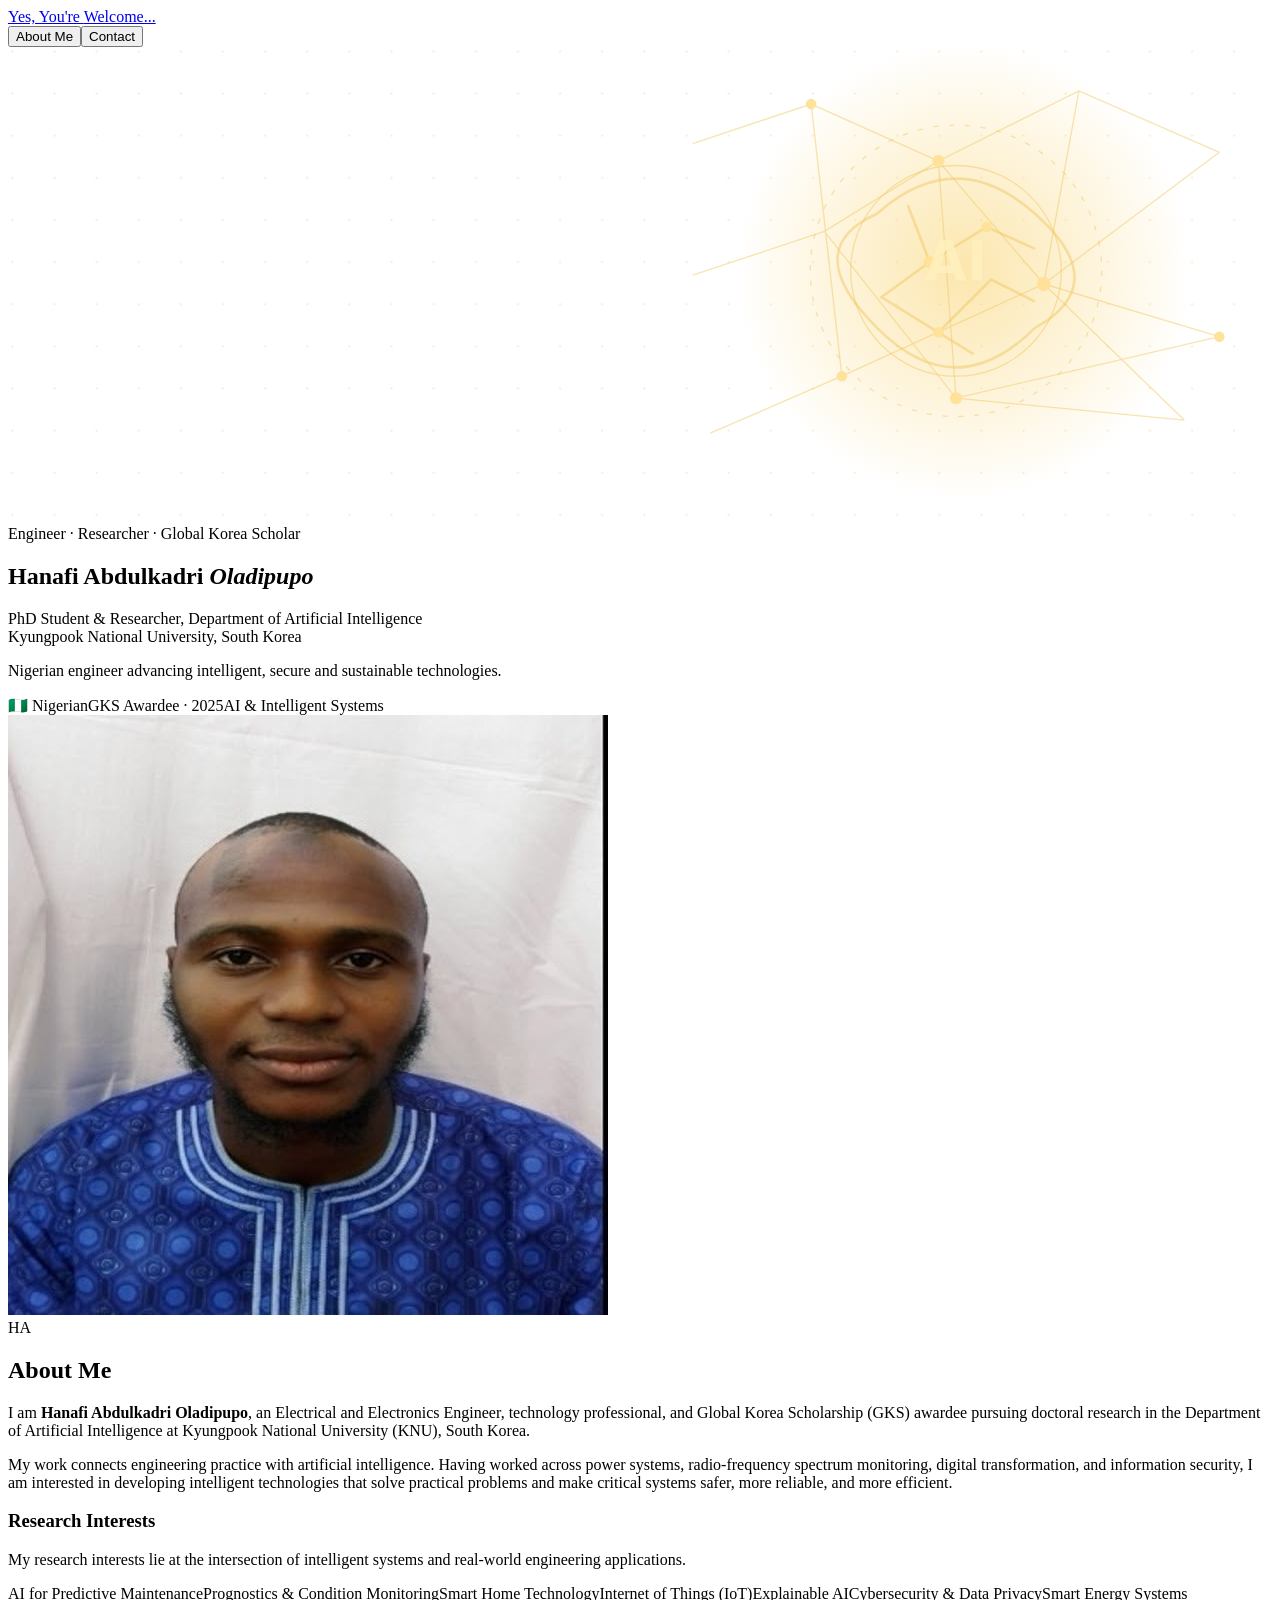
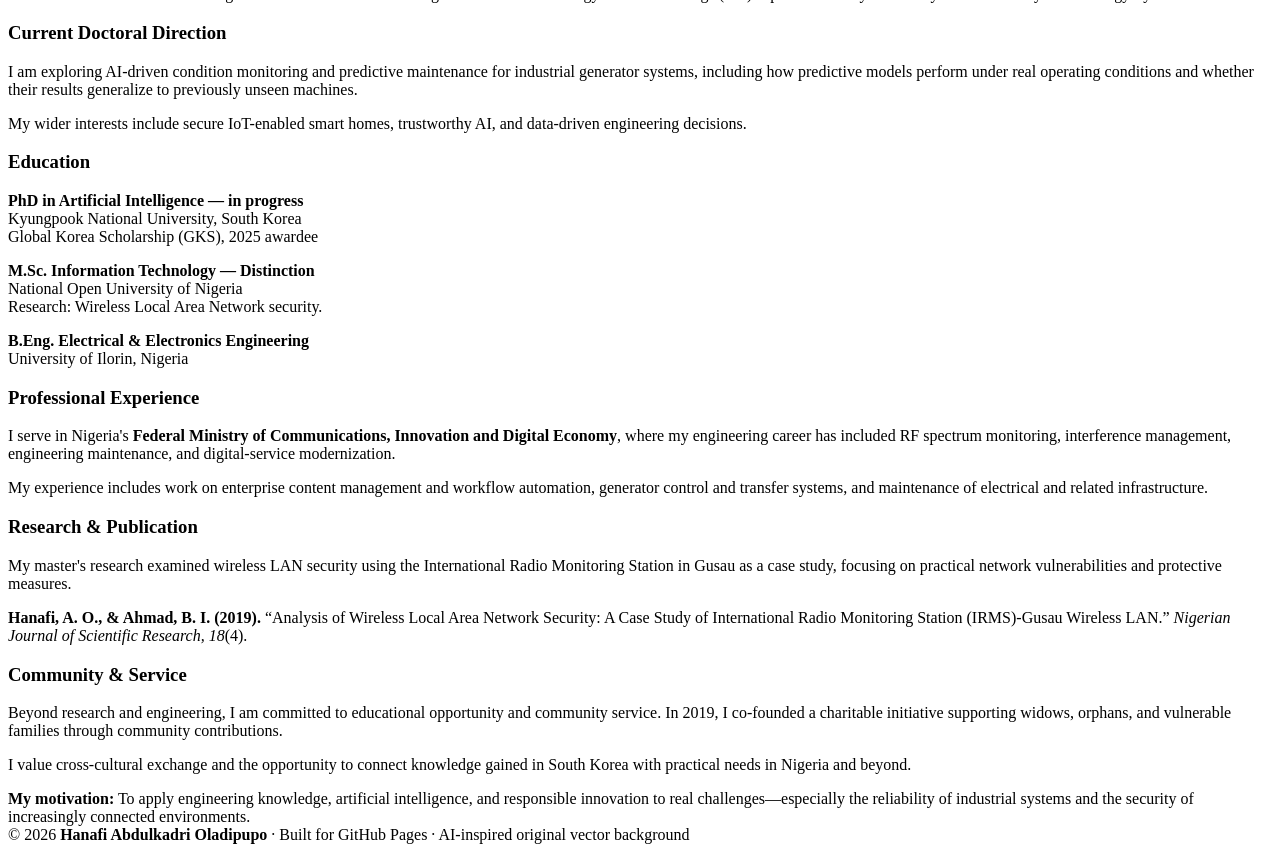
==== commit 80a909a2: "Rename index.html.html to index.html" ====
--- a/index.html
+++ b/index.html
@@ -3,22 +3,28 @@
 <head>
 <meta charset="UTF-8">
 <meta name="viewport" content="width=device-width, initial-scale=1">
+<meta http-equiv="Content-Security-Policy" content="default-src &#x27;none&#x27;; base-uri &#x27;none&#x27;; object-src &#x27;none&#x27;; script-src &#x27;self&#x27; &#x27;sha256-hJ82ZH4VjsyEWd4UjTtZNnlABT5K3oKX8ZdNizuu6Gg=&#x27;; style-src &#x27;self&#x27;; img-src &#x27;self&#x27;; font-src &#x27;none&#x27;; connect-src &#x27;none&#x27;; media-src &#x27;none&#x27;; frame-src &#x27;none&#x27;; form-action &#x27;none&#x27;; manifest-src &#x27;none&#x27;; upgrade-insecure-requests">
+<meta name="referrer" content="strict-origin-when-cross-origin">
+<meta name="robots" content="index, follow, max-image-preview:large">
+<link rel="canonical" href="https://hanafi2026.github.io/">
+<meta property="og:type" content="profile">
+<meta property="og:site_name" content="Hanafi Abdulkadri Oladipupo">
+<meta property="og:title" content="Hanafi Abdulkadri Oladipupo | AI Researcher &amp; GKS Scholar">
+<meta property="og:description" content="Nigerian GKS Scholar and PhD researcher in Artificial Intelligence at Kyungpook National University, South Korea. Research interests include predictive maintenance, prognostics, IoT and cybersecurity.">
+<meta property="og:url" content="https://hanafi2026.github.io/">
+<meta property="og:image" content="https://hanafi2026.github.io/photo.jpg">
+<meta name="twitter:card" content="summary">
+<script type="application/ld+json">{"@context":"https://schema.org","@type":"Person","@id":"https://hanafi2026.github.io/#person","name":"Hanafi Abdulkadri Oladipupo","alternateName":["Abdulkadri Hanafi Oladipupo","Abdulkadri O. Hanafi"],"url":"https://hanafi2026.github.io/","image":"https://hanafi2026.github.io/photo.jpg","description":"Nigerian GKS scholar and PhD researcher in Artificial Intelligence at Kyungpook National University, South Korea.","nationality":{"@type":"Country","name":"Nigeria"},"affiliation":{"@type":"CollegeOrUniversity","name":"Kyungpook National University","url":"https://www.knu.ac.kr/"},"knowsAbout":["Artificial Intelligence","Predictive Maintenance","Prognostics","Condition Monitoring","Internet of Things","Cybersecurity","Explainable AI"],"sameAs":["https://www.linkedin.com/in/abdulkadri-hanafi-283636173","https://github.com/hanafi2026"]}</script>
 <meta name="theme-color" content="#24143b">
-<meta name="description" content="Hanafi Abdulkadri Oladipupo — A PhD researcher in Artificial Intelligence at Kyungpook National University, South Korea.">
+<meta name="description" content="Official website of Hanafi Abdulkadri Oladipupo, a Nigerian GKS Scholar and PhD researcher in Artificial Intelligence at Kyungpook National University, South Korea. Research: predictive maintenance, prognostics, IoT and intelligent systems.">
 <title>Hanafi Abdulkadri Oladipupo | AI Researcher & GKS Scholar</title>
-<style>
-:root{--gold:#d4a42f;--gold-light:#fff0ba;--violet:#4b2377;--ink:#1d1726;--red:#a52d3b;--muted:#5f5968;--paper:#fffdf8;--line:#e9dfc8;--shadow:0 18px 55px rgba(36,20,59,.10)}
-*{box-sizing:border-box}html{scroll-behavior:smooth}body{margin:0;background:linear-gradient(180deg,#fff9e9,#fffdf8 32%,#f9f5fc);color:var(--ink);font:16px/1.7 system-ui,-apple-system,"Segoe UI",sans-serif}a{color:var(--violet)}a:focus-visible,button:focus-visible{outline:3px solid var(--gold);outline-offset:4px}.wrap{width:min(1120px,calc(100% - 40px));margin:auto}.topbar{position:sticky;top:0;z-index:20;background:rgba(255,253,248,.96);backdrop-filter:blur(14px);border-bottom:1px solid var(--line)}.nav{display:flex;align-items:center;justify-content:space-between;gap:18px;min-height:76px}.brand{font-size:1.06rem;font-weight:850;letter-spacing:.01em;color:var(--violet);text-decoration:none}.brand span{color:var(--red)}.tabs{display:flex;gap:8px}.tab{font:inherit;font-weight:750;cursor:pointer;border:1px solid transparent;border-radius:999px;padding:10px 23px;color:var(--violet);background:transparent}.tab[aria-selected="true"]{color:#24143b;background:linear-gradient(125deg,#f7d774,#d9a72c);box-shadow:0 4px 15px rgba(181,126,18,.2)}
-.hero{position:relative;overflow:hidden;min-height:490px;display:flex;align-items:center;background:radial-gradient(ellipse at 75% 30%,#5b337b 0%,#27143e 52%,#160e25 100%);color:#fff}.hero-art{position:absolute;inset:0;width:100%;height:100%;opacity:.85;pointer-events:none}.hero:after{content:"";position:absolute;inset:0;background:linear-gradient(90deg,rgba(21,12,35,.95) 0%,rgba(28,14,43,.85) 40%,rgba(25,13,40,.15) 100%)}.hero-inner{position:relative;z-index:1;padding:74px 0 80px;display:grid;grid-template-columns:1fr 180px;align-items:center;gap:38px}.eyebrow{font-size:.82rem;text-transform:uppercase;letter-spacing:.19em;color:#f4d57d;font-weight:800}.hero h1{font-size:clamp(2.2rem,5.2vw,4.5rem);line-height:1.12;letter-spacing:-.035em;margin:15px 0}.hero h1 em{font-style:normal;color:#f5d46c}.hero .lead{font-size:clamp(1.05rem,2vw,1.25rem);max-width:730px;color:#f5eaf9;margin:0}.hero .sublead{color:#f1dba3;font-weight:650;margin-top:15px}.portrait{width:180px;height:180px;border-radius:26px;border:3px solid rgba(250,213,115,.9);object-fit:cover;box-shadow:0 12px 45px #10071b88;background:#432661}.portrait-fallback{display:none;align-items:center;justify-content:center;font-size:3rem;font-weight:800;color:#f7d777}.badges{display:flex;gap:10px;flex-wrap:wrap;margin-top:24px}.badge{border:1px solid #eecf7e80;border-radius:999px;background:#ffffff14;padding:6px 13px;font-size:.83rem;font-weight:700;color:#ffe9ae}
-main{padding:42px 0 70px}.panel[hidden]{display:none!important}.intro{max-width:850px;margin-bottom:28px}.section-title{color:var(--violet);font-size:clamp(1.5rem,3vw,2rem);line-height:1.25;margin:0 0 14px}.section-title:after{content:"";display:block;width:60px;height:4px;background:linear-gradient(90deg,var(--gold),var(--red));margin-top:11px;border-radius:4px}.intro p,.card p{margin:0 0 12px}.cards{display:grid;grid-template-columns:repeat(2,minmax(0,1fr));gap:20px;margin:25px 0 36px}.card{background:rgba(255,255,255,.92);border:1px solid var(--line);border-top:4px solid var(--gold);border-radius:17px;padding:25px;box-shadow:var(--shadow)}.card h3{margin:0 0 12px;color:var(--violet);font-size:1.15rem}.card .meta{font-size:.85rem;font-weight:750;color:var(--red)}.card ul{padding-left:20px;margin:8px 0 0}.card li{margin:7px 0}.full{grid-column:1/-1}.chip-row{display:flex;gap:9px;flex-wrap:wrap}.chip{background:#f9edcc;color:#44276a;border:1px solid #e7d095;border-radius:999px;padding:6px 12px;font-size:.85rem;font-weight:650}.quote{border-left:4px solid var(--gold);padding:18px 24px;background:#fff6dd;border-radius:0 13px 13px 0;color:#43324e}.contact-grid{display:grid;grid-template-columns:1.1fr .9fr;gap:22px;margin-top:24px}.contact-link{display:block;padding:16px 18px;border:1px solid var(--line);border-radius:12px;background:#fffdf9;text-decoration:none;margin:12px 0;overflow-wrap:anywhere}.contact-link strong{display:block;color:var(--violet)}.contact-link span{color:var(--muted);font-size:.93rem}.contact-link:hover{border-color:var(--gold);background:#fff8e7}.small-note{font-size:.9rem;color:var(--muted)}footer{border-top:1px solid var(--line);padding:23px 0;text-align:center;color:var(--muted);font-size:.86rem}footer strong{color:var(--violet)}
-@media(max-width:740px){.nav{min-height:70px}.brand{font-size:.9rem}.tab{padding:8px 13px;font-size:.9rem}.hero-inner{grid-template-columns:1fr;padding:55px 0 62px}.portrait{grid-row:1;width:124px;height:124px}.hero:after{background:linear-gradient(90deg,rgba(21,12,35,.94),rgba(25,13,40,.64))}.cards,.contact-grid{grid-template-columns:1fr}.full{grid-column:auto}.card{padding:20px}.hero{min-height:0}}@media(prefers-reduced-motion:reduce){html{scroll-behavior:auto}}
-</style>
+<link rel="stylesheet" href="/assets/site.css">
 </head>
 <body>
 <header class="topbar"><nav class="nav wrap" aria-label="Main navigation"><a class="brand" href="#about">Yes, You're <span>Welcome...</span></a><div class="tabs" role="tablist" aria-label="Website sections"><button id="tab-about" class="tab" type="button" role="tab" aria-controls="about" aria-selected="true">About Me</button><button id="tab-contact" class="tab" type="button" role="tab" aria-controls="contact" aria-selected="false" tabindex="-1">Contact</button></div></nav></header>
 <section class="hero" aria-label="Introduction">
 <svg class="hero-art" viewBox="0 0 1440 540" preserveAspectRatio="xMidYMid slice" aria-hidden="true" xmlns="http://www.w3.org/2000/svg"><defs><radialGradient id="glow"><stop stop-color="#f9d26b" stop-opacity=".55"/><stop offset="1" stop-color="#f9d26b" stop-opacity="0"/></radialGradient><pattern id="dots" width="48" height="48" patternUnits="userSpaceOnUse"><circle cx="5" cy="5" r="1.2" fill="#e9bb58" opacity=".35"/></pattern></defs><rect width="1440" height="540" fill="url(#dots)"/><circle cx="1090" cy="255" r="260" fill="url(#glow)"/><g stroke="#f2c966" stroke-opacity=".5" fill="none" stroke-width="1.5"><path d="M780 110L915 65 1060 130 1220 50 1380 120M780 260L930 210 1060 130 1180 270 1380 120M800 440L950 375 1180 270 1340 425M915 65L950 375M1060 130L1080 400 1340 425M1220 50L1180 270 1380 330M930 210L1080 400 1380 330"/><circle cx="1080" cy="255" r="166" stroke-dasharray="6 12"/><circle cx="1080" cy="255" r="120"/><path d="M990 190Q1080 110 1170 190T1170 320Q1080 410 990 320T990 190Z" stroke-width="3"/><path d="M1025 180L1050 245 995 285 1060 325 1120 265 1170 290M1050 245L1115 205 1170 230M1060 325L1100 350" stroke-width="3"/></g><g fill="#ffe29a"><circle cx="915" cy="65" r="6"/><circle cx="1060" cy="130" r="7"/><circle cx="1180" cy="270" r="8"/><circle cx="950" cy="375" r="6"/><circle cx="1080" cy="400" r="7"/><circle cx="1380" cy="330" r="6"/><circle cx="1050" cy="245" r="7"/><circle cx="1115" cy="205" r="6"/><circle cx="1060" cy="325" r="6"/></g><text x="1080" y="265" text-anchor="middle" font-family="system-ui,sans-serif" font-size="62" font-weight="800" fill="#fff1bf" opacity=".8">AI</text></svg>
-<div class="wrap hero-inner"><div><div class="eyebrow">Engineer · Researcher · Global Korea Scholar</div><h1>Hanafi Abdulkadri <em>Oladipupo</em></h1><p class="lead">PhD Student &amp; Researcher, Department of Artificial Intelligence<br>Kyungpook National University, South Korea</p><p class="sublead">Nigerian engineer advancing intelligent, secure and sustainable technologies.</p><div class="badges"><span class="badge">🇳🇬 Nigerian</span><span class="badge">GKS Awardee · 2025</span><span class="badge">AI &amp; Intelligent Systems</span></div></div><img class="portrait" src="photo.jpg" alt="Portrait of Hanafi Abdulkadri Oladipupo" onerror="this.style.display='none';this.nextElementSibling.style.display='flex'"><div class="portrait portrait-fallback" aria-label="Portrait placeholder">HA</div></div></section>
+<div class="wrap hero-inner"><div><div class="eyebrow">Engineer · Researcher · Global Korea Scholar</div><h1>Hanafi Abdulkadri <em>Oladipupo</em></h1><p class="lead">PhD Student &amp; Researcher, Department of Artificial Intelligence<br>Kyungpook National University, South Korea</p><p class="sublead">Nigerian engineer advancing intelligent, secure and sustainable technologies.</p><div class="badges"><span class="badge">🇳🇬 Nigerian</span><span class="badge">GKS Awardee · 2025</span><span class="badge">AI &amp; Intelligent Systems</span></div></div><img class="portrait" src="photo.jpg" alt="Portrait of Hanafi Abdulkadri Oladipupo"><div class="portrait portrait-fallback" aria-label="Portrait placeholder">HA</div></div></section>
 <main class="wrap">
 <section id="about" class="panel" role="tabpanel" aria-labelledby="tab-about" tabindex="0">
 <div class="intro"><h2 class="section-title">About Me</h2><p>I am <strong>Hanafi Abdulkadri Oladipupo</strong>, an Electrical and Electronics Engineer, technology professional, and Global Korea Scholarship (GKS) awardee pursuing doctoral research in the Department of Artificial Intelligence at Kyungpook National University (KNU), South Korea.</p><p>My work connects engineering practice with artificial intelligence. Having worked across power systems, radio-frequency spectrum monitoring, digital transformation, and information security, I am interested in developing intelligent technologies that solve practical problems and make critical systems safer, more reliable, and more efficient.</p></div>
@@ -38,8 +44,6 @@
 </section>
 </main>
 <footer><div class="wrap">© <span id="year">2026</span> <strong>Hanafi Abdulkadri Oladipupo</strong> · Built for GitHub Pages · AI-inspired original vector background</div></footer>
-<script>
-(()=>{const names=['about','contact'];const buttons=Object.fromEntries(names.map(n=>[n,document.getElementById('tab-'+n)]));const panels=Object.fromEntries(names.map(n=>[n,document.getElementById(n)]));function show(name,updateHash=true){if(!names.includes(name))name='about';names.forEach(n=>{const active=n===name;buttons[n].setAttribute('aria-selected',String(active));buttons[n].tabIndex=active?0:-1;panels[n].hidden=!active});if(updateHash)history.replaceState(null,'','#'+name);document.title=(name==='contact'?'Contact':'About Me')+' | Hanafi Abdulkadri Oladipupo'}names.forEach(n=>{buttons[n].addEventListener('click',()=>show(n));buttons[n].addEventListener('keydown',e=>{if(e.key==='ArrowRight'||e.key==='ArrowLeft'){e.preventDefault();const next=names[(names.indexOf(n)+(e.key==='ArrowRight'?1:names.length-1))%names.length];buttons[next].focus();show(next)}})});window.addEventListener('hashchange',()=>show(location.hash.slice(1),false));show(location.hash.slice(1),false);document.getElementById('year').textContent=new Date().getFullYear()})();
-</script>
+<script src="/assets/site.js" defer></script>
 </body>
 </html>
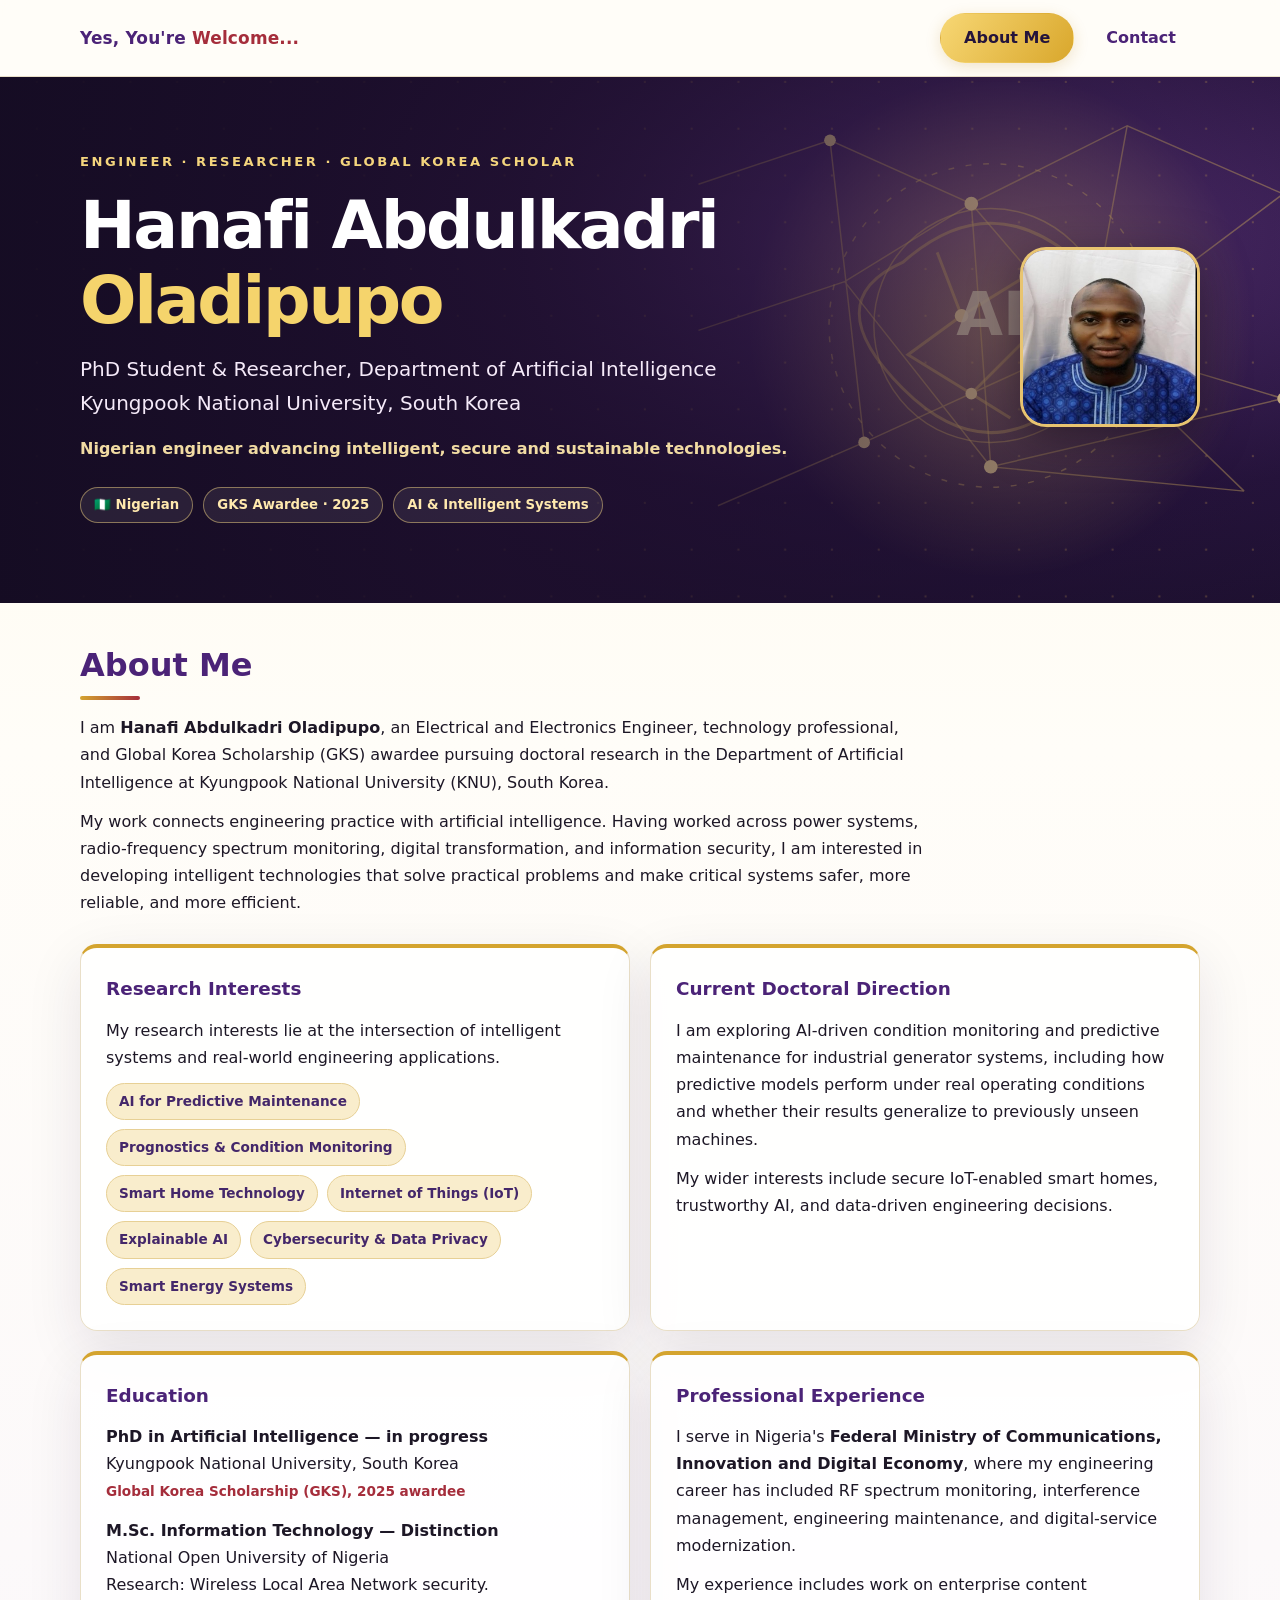
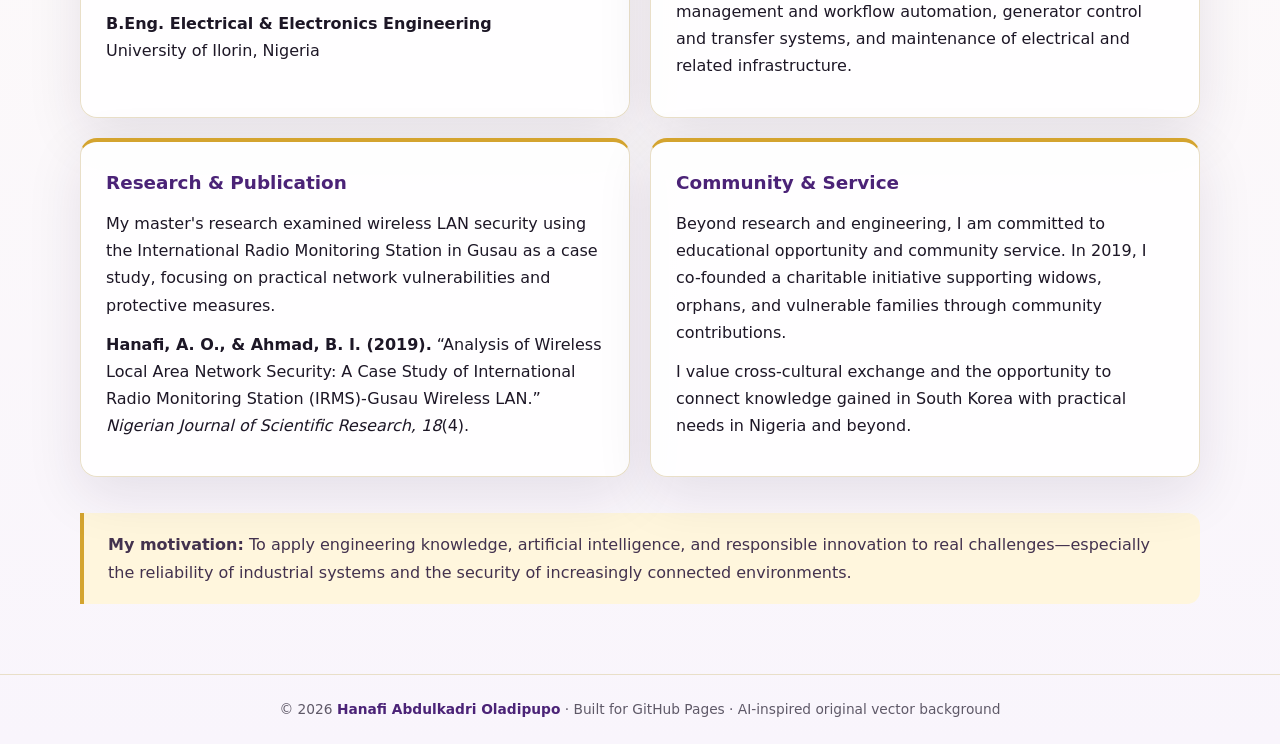
==== commit c264ee22: "Add files via upload" ====
--- a/index.html
+++ b/index.html
@@ -3,28 +3,33 @@
 <head>
 <meta charset="UTF-8">
 <meta name="viewport" content="width=device-width, initial-scale=1">
-<meta http-equiv="Content-Security-Policy" content="default-src &#x27;none&#x27;; base-uri &#x27;none&#x27;; object-src &#x27;none&#x27;; script-src &#x27;self&#x27; &#x27;sha256-hJ82ZH4VjsyEWd4UjTtZNnlABT5K3oKX8ZdNizuu6Gg=&#x27;; style-src &#x27;self&#x27;; img-src &#x27;self&#x27;; font-src &#x27;none&#x27;; connect-src &#x27;none&#x27;; media-src &#x27;none&#x27;; frame-src &#x27;none&#x27;; form-action &#x27;none&#x27;; manifest-src &#x27;none&#x27;; upgrade-insecure-requests">
+<meta name="theme-color" content="#24143b">
+<meta name="description" content="Hanafi Abdulkadri Oladipupo — A PhD researcher in Artificial Intelligence at Kyungpook National University, South Korea.">
+<title>Hanafi Abdulkadri Oladipupo | AI Researcher & GKS Scholar</title>
+<meta name="robots" content="index, follow, max-image-preview:large">
 <meta name="referrer" content="strict-origin-when-cross-origin">
-<meta name="robots" content="index, follow, max-image-preview:large">
 <link rel="canonical" href="https://hanafi2026.github.io/">
 <meta property="og:type" content="profile">
 <meta property="og:site_name" content="Hanafi Abdulkadri Oladipupo">
 <meta property="og:title" content="Hanafi Abdulkadri Oladipupo | AI Researcher &amp; GKS Scholar">
-<meta property="og:description" content="Nigerian GKS Scholar and PhD researcher in Artificial Intelligence at Kyungpook National University, South Korea. Research interests include predictive maintenance, prognostics, IoT and cybersecurity.">
+<meta property="og:description" content="Nigerian GKS Scholar and PhD researcher in Artificial Intelligence at Kyungpook National University, South Korea.">
 <meta property="og:url" content="https://hanafi2026.github.io/">
 <meta property="og:image" content="https://hanafi2026.github.io/photo.jpg">
 <meta name="twitter:card" content="summary">
-<script type="application/ld+json">{"@context":"https://schema.org","@type":"Person","@id":"https://hanafi2026.github.io/#person","name":"Hanafi Abdulkadri Oladipupo","alternateName":["Abdulkadri Hanafi Oladipupo","Abdulkadri O. Hanafi"],"url":"https://hanafi2026.github.io/","image":"https://hanafi2026.github.io/photo.jpg","description":"Nigerian GKS scholar and PhD researcher in Artificial Intelligence at Kyungpook National University, South Korea.","nationality":{"@type":"Country","name":"Nigeria"},"affiliation":{"@type":"CollegeOrUniversity","name":"Kyungpook National University","url":"https://www.knu.ac.kr/"},"knowsAbout":["Artificial Intelligence","Predictive Maintenance","Prognostics","Condition Monitoring","Internet of Things","Cybersecurity","Explainable AI"],"sameAs":["https://www.linkedin.com/in/abdulkadri-hanafi-283636173","https://github.com/hanafi2026"]}</script>
-<meta name="theme-color" content="#24143b">
-<meta name="description" content="Official website of Hanafi Abdulkadri Oladipupo, a Nigerian GKS Scholar and PhD researcher in Artificial Intelligence at Kyungpook National University, South Korea. Research: predictive maintenance, prognostics, IoT and intelligent systems.">
-<title>Hanafi Abdulkadri Oladipupo | AI Researcher & GKS Scholar</title>
-<link rel="stylesheet" href="/assets/site.css">
+<script type="application/ld+json">{"@context":"https://schema.org","@type":"Person","@id":"https://hanafi2026.github.io/#person","name":"Hanafi Abdulkadri Oladipupo","alternateName":["Abdulkadri Hanafi Oladipupo","Abdulkadri O. Hanafi"],"url":"https://hanafi2026.github.io/","image":"https://hanafi2026.github.io/photo.jpg","description":"Nigerian GKS scholar and PhD researcher in Artificial Intelligence at Kyungpook National University, South Korea.","nationality":{"@type":"Country","name":"Nigeria"},"affiliation":{"@type":"CollegeOrUniversity","name":"Kyungpook National University","url":"https://www.knu.ac.kr/"},"knowsAbout":["Artificial Intelligence","Predictive Maintenance","Prognostics","Internet of Things","Cybersecurity","Explainable AI"],"sameAs":["https://www.linkedin.com/in/abdulkadri-hanafi-283636173","https://github.com/hanafi2026"]}</script>
+<style>
+:root{--gold:#d4a42f;--gold-light:#fff0ba;--violet:#4b2377;--ink:#1d1726;--red:#a52d3b;--muted:#5f5968;--paper:#fffdf8;--line:#e9dfc8;--shadow:0 18px 55px rgba(36,20,59,.10)}
+*{box-sizing:border-box}html{scroll-behavior:smooth}body{margin:0;background:linear-gradient(180deg,#fff9e9,#fffdf8 32%,#f9f5fc);color:var(--ink);font:16px/1.7 system-ui,-apple-system,"Segoe UI",sans-serif}a{color:var(--violet)}a:focus-visible,button:focus-visible{outline:3px solid var(--gold);outline-offset:4px}.wrap{width:min(1120px,calc(100% - 40px));margin:auto}.topbar{position:sticky;top:0;z-index:20;background:rgba(255,253,248,.96);backdrop-filter:blur(14px);border-bottom:1px solid var(--line)}.nav{display:flex;align-items:center;justify-content:space-between;gap:18px;min-height:76px}.brand{font-size:1.06rem;font-weight:850;letter-spacing:.01em;color:var(--violet);text-decoration:none}.brand span{color:var(--red)}.tabs{display:flex;gap:8px}.tab{font:inherit;font-weight:750;cursor:pointer;border:1px solid transparent;border-radius:999px;padding:10px 23px;color:var(--violet);background:transparent}.tab[aria-selected="true"]{color:#24143b;background:linear-gradient(125deg,#f7d774,#d9a72c);box-shadow:0 4px 15px rgba(181,126,18,.2)}
+.hero{position:relative;overflow:hidden;min-height:490px;display:flex;align-items:center;background:radial-gradient(ellipse at 75% 30%,#5b337b 0%,#27143e 52%,#160e25 100%);color:#fff}.hero-art{position:absolute;inset:0;width:100%;height:100%;opacity:.85;pointer-events:none}.hero:after{content:"";position:absolute;inset:0;background:linear-gradient(90deg,rgba(21,12,35,.95) 0%,rgba(28,14,43,.85) 40%,rgba(25,13,40,.15) 100%)}.hero-inner{position:relative;z-index:1;padding:74px 0 80px;display:grid;grid-template-columns:1fr 180px;align-items:center;gap:38px}.eyebrow{font-size:.82rem;text-transform:uppercase;letter-spacing:.19em;color:#f4d57d;font-weight:800}.hero h1{font-size:clamp(2.2rem,5.2vw,4.5rem);line-height:1.12;letter-spacing:-.035em;margin:15px 0}.hero h1 em{font-style:normal;color:#f5d46c}.hero .lead{font-size:clamp(1.05rem,2vw,1.25rem);max-width:730px;color:#f5eaf9;margin:0}.hero .sublead{color:#f1dba3;font-weight:650;margin-top:15px}.portrait{width:180px;height:180px;border-radius:26px;border:3px solid rgba(250,213,115,.9);object-fit:cover;box-shadow:0 12px 45px #10071b88;background:#432661}.portrait-fallback{display:none;align-items:center;justify-content:center;font-size:3rem;font-weight:800;color:#f7d777}.badges{display:flex;gap:10px;flex-wrap:wrap;margin-top:24px}.badge{border:1px solid #eecf7e80;border-radius:999px;background:#ffffff14;padding:6px 13px;font-size:.83rem;font-weight:700;color:#ffe9ae}
+main{padding:42px 0 70px}.panel[hidden]{display:none!important}.intro{max-width:850px;margin-bottom:28px}.section-title{color:var(--violet);font-size:clamp(1.5rem,3vw,2rem);line-height:1.25;margin:0 0 14px}.section-title:after{content:"";display:block;width:60px;height:4px;background:linear-gradient(90deg,var(--gold),var(--red));margin-top:11px;border-radius:4px}.intro p,.card p{margin:0 0 12px}.cards{display:grid;grid-template-columns:repeat(2,minmax(0,1fr));gap:20px;margin:25px 0 36px}.card{background:rgba(255,255,255,.92);border:1px solid var(--line);border-top:4px solid var(--gold);border-radius:17px;padding:25px;box-shadow:var(--shadow)}.card h3{margin:0 0 12px;color:var(--violet);font-size:1.15rem}.card .meta{font-size:.85rem;font-weight:750;color:var(--red)}.card ul{padding-left:20px;margin:8px 0 0}.card li{margin:7px 0}.full{grid-column:1/-1}.chip-row{display:flex;gap:9px;flex-wrap:wrap}.chip{background:#f9edcc;color:#44276a;border:1px solid #e7d095;border-radius:999px;padding:6px 12px;font-size:.85rem;font-weight:650}.quote{border-left:4px solid var(--gold);padding:18px 24px;background:#fff6dd;border-radius:0 13px 13px 0;color:#43324e}.contact-grid{display:grid;grid-template-columns:1.1fr .9fr;gap:22px;margin-top:24px}.contact-link{display:block;padding:16px 18px;border:1px solid var(--line);border-radius:12px;background:#fffdf9;text-decoration:none;margin:12px 0;overflow-wrap:anywhere}.contact-link strong{display:block;color:var(--violet)}.contact-link span{color:var(--muted);font-size:.93rem}.contact-link:hover{border-color:var(--gold);background:#fff8e7}.small-note{font-size:.9rem;color:var(--muted)}footer{border-top:1px solid var(--line);padding:23px 0;text-align:center;color:var(--muted);font-size:.86rem}footer strong{color:var(--violet)}
+@media(max-width:740px){.nav{min-height:70px}.brand{font-size:.9rem}.tab{padding:8px 13px;font-size:.9rem}.hero-inner{grid-template-columns:1fr;padding:55px 0 62px}.portrait{grid-row:1;width:124px;height:124px}.hero:after{background:linear-gradient(90deg,rgba(21,12,35,.94),rgba(25,13,40,.64))}.cards,.contact-grid{grid-template-columns:1fr}.full{grid-column:auto}.card{padding:20px}.hero{min-height:0}}@media(prefers-reduced-motion:reduce){html{scroll-behavior:auto}}
+</style>
 </head>
 <body>
 <header class="topbar"><nav class="nav wrap" aria-label="Main navigation"><a class="brand" href="#about">Yes, You're <span>Welcome...</span></a><div class="tabs" role="tablist" aria-label="Website sections"><button id="tab-about" class="tab" type="button" role="tab" aria-controls="about" aria-selected="true">About Me</button><button id="tab-contact" class="tab" type="button" role="tab" aria-controls="contact" aria-selected="false" tabindex="-1">Contact</button></div></nav></header>
 <section class="hero" aria-label="Introduction">
 <svg class="hero-art" viewBox="0 0 1440 540" preserveAspectRatio="xMidYMid slice" aria-hidden="true" xmlns="http://www.w3.org/2000/svg"><defs><radialGradient id="glow"><stop stop-color="#f9d26b" stop-opacity=".55"/><stop offset="1" stop-color="#f9d26b" stop-opacity="0"/></radialGradient><pattern id="dots" width="48" height="48" patternUnits="userSpaceOnUse"><circle cx="5" cy="5" r="1.2" fill="#e9bb58" opacity=".35"/></pattern></defs><rect width="1440" height="540" fill="url(#dots)"/><circle cx="1090" cy="255" r="260" fill="url(#glow)"/><g stroke="#f2c966" stroke-opacity=".5" fill="none" stroke-width="1.5"><path d="M780 110L915 65 1060 130 1220 50 1380 120M780 260L930 210 1060 130 1180 270 1380 120M800 440L950 375 1180 270 1340 425M915 65L950 375M1060 130L1080 400 1340 425M1220 50L1180 270 1380 330M930 210L1080 400 1380 330"/><circle cx="1080" cy="255" r="166" stroke-dasharray="6 12"/><circle cx="1080" cy="255" r="120"/><path d="M990 190Q1080 110 1170 190T1170 320Q1080 410 990 320T990 190Z" stroke-width="3"/><path d="M1025 180L1050 245 995 285 1060 325 1120 265 1170 290M1050 245L1115 205 1170 230M1060 325L1100 350" stroke-width="3"/></g><g fill="#ffe29a"><circle cx="915" cy="65" r="6"/><circle cx="1060" cy="130" r="7"/><circle cx="1180" cy="270" r="8"/><circle cx="950" cy="375" r="6"/><circle cx="1080" cy="400" r="7"/><circle cx="1380" cy="330" r="6"/><circle cx="1050" cy="245" r="7"/><circle cx="1115" cy="205" r="6"/><circle cx="1060" cy="325" r="6"/></g><text x="1080" y="265" text-anchor="middle" font-family="system-ui,sans-serif" font-size="62" font-weight="800" fill="#fff1bf" opacity=".8">AI</text></svg>
-<div class="wrap hero-inner"><div><div class="eyebrow">Engineer · Researcher · Global Korea Scholar</div><h1>Hanafi Abdulkadri <em>Oladipupo</em></h1><p class="lead">PhD Student &amp; Researcher, Department of Artificial Intelligence<br>Kyungpook National University, South Korea</p><p class="sublead">Nigerian engineer advancing intelligent, secure and sustainable technologies.</p><div class="badges"><span class="badge">🇳🇬 Nigerian</span><span class="badge">GKS Awardee · 2025</span><span class="badge">AI &amp; Intelligent Systems</span></div></div><img class="portrait" src="photo.jpg" alt="Portrait of Hanafi Abdulkadri Oladipupo"><div class="portrait portrait-fallback" aria-label="Portrait placeholder">HA</div></div></section>
+<div class="wrap hero-inner"><div><div class="eyebrow">Engineer · Researcher · Global Korea Scholar</div><h1>Hanafi Abdulkadri <em>Oladipupo</em></h1><p class="lead">PhD Student &amp; Researcher, Department of Artificial Intelligence<br>Kyungpook National University, South Korea</p><p class="sublead">Nigerian engineer advancing intelligent, secure and sustainable technologies.</p><div class="badges"><span class="badge">🇳🇬 Nigerian</span><span class="badge">GKS Awardee · 2025</span><span class="badge">AI &amp; Intelligent Systems</span></div></div><img class="portrait" src="photo.jpg" alt="Portrait of Hanafi Abdulkadri Oladipupo" onerror="this.style.display='none';this.nextElementSibling.style.display='flex'"><div class="portrait portrait-fallback" aria-label="Portrait placeholder">HA</div></div></section>
 <main class="wrap">
 <section id="about" class="panel" role="tabpanel" aria-labelledby="tab-about" tabindex="0">
 <div class="intro"><h2 class="section-title">About Me</h2><p>I am <strong>Hanafi Abdulkadri Oladipupo</strong>, an Electrical and Electronics Engineer, technology professional, and Global Korea Scholarship (GKS) awardee pursuing doctoral research in the Department of Artificial Intelligence at Kyungpook National University (KNU), South Korea.</p><p>My work connects engineering practice with artificial intelligence. Having worked across power systems, radio-frequency spectrum monitoring, digital transformation, and information security, I am interested in developing intelligent technologies that solve practical problems and make critical systems safer, more reliable, and more efficient.</p></div>
@@ -44,6 +49,8 @@
 </section>
 </main>
 <footer><div class="wrap">© <span id="year">2026</span> <strong>Hanafi Abdulkadri Oladipupo</strong> · Built for GitHub Pages · AI-inspired original vector background</div></footer>
-<script src="/assets/site.js" defer></script>
+<script>
+(()=>{const names=['about','contact'];const buttons=Object.fromEntries(names.map(n=>[n,document.getElementById('tab-'+n)]));const panels=Object.fromEntries(names.map(n=>[n,document.getElementById(n)]));function show(name,updateHash=true){if(!names.includes(name))name='about';names.forEach(n=>{const active=n===name;buttons[n].setAttribute('aria-selected',String(active));buttons[n].tabIndex=active?0:-1;panels[n].hidden=!active});if(updateHash)history.replaceState(null,'','#'+name);/* Keep descriptive SEO title stable */}names.forEach(n=>{buttons[n].addEventListener('click',()=>show(n));buttons[n].addEventListener('keydown',e=>{if(e.key==='ArrowRight'||e.key==='ArrowLeft'){e.preventDefault();const next=names[(names.indexOf(n)+(e.key==='ArrowRight'?1:names.length-1))%names.length];buttons[next].focus();show(next)}})});window.addEventListener('hashchange',()=>show(location.hash.slice(1),false));show(location.hash.slice(1),false);document.getElementById('year').textContent=new Date().getFullYear()})();
+</script>
 </body>
-</html>
+</html>
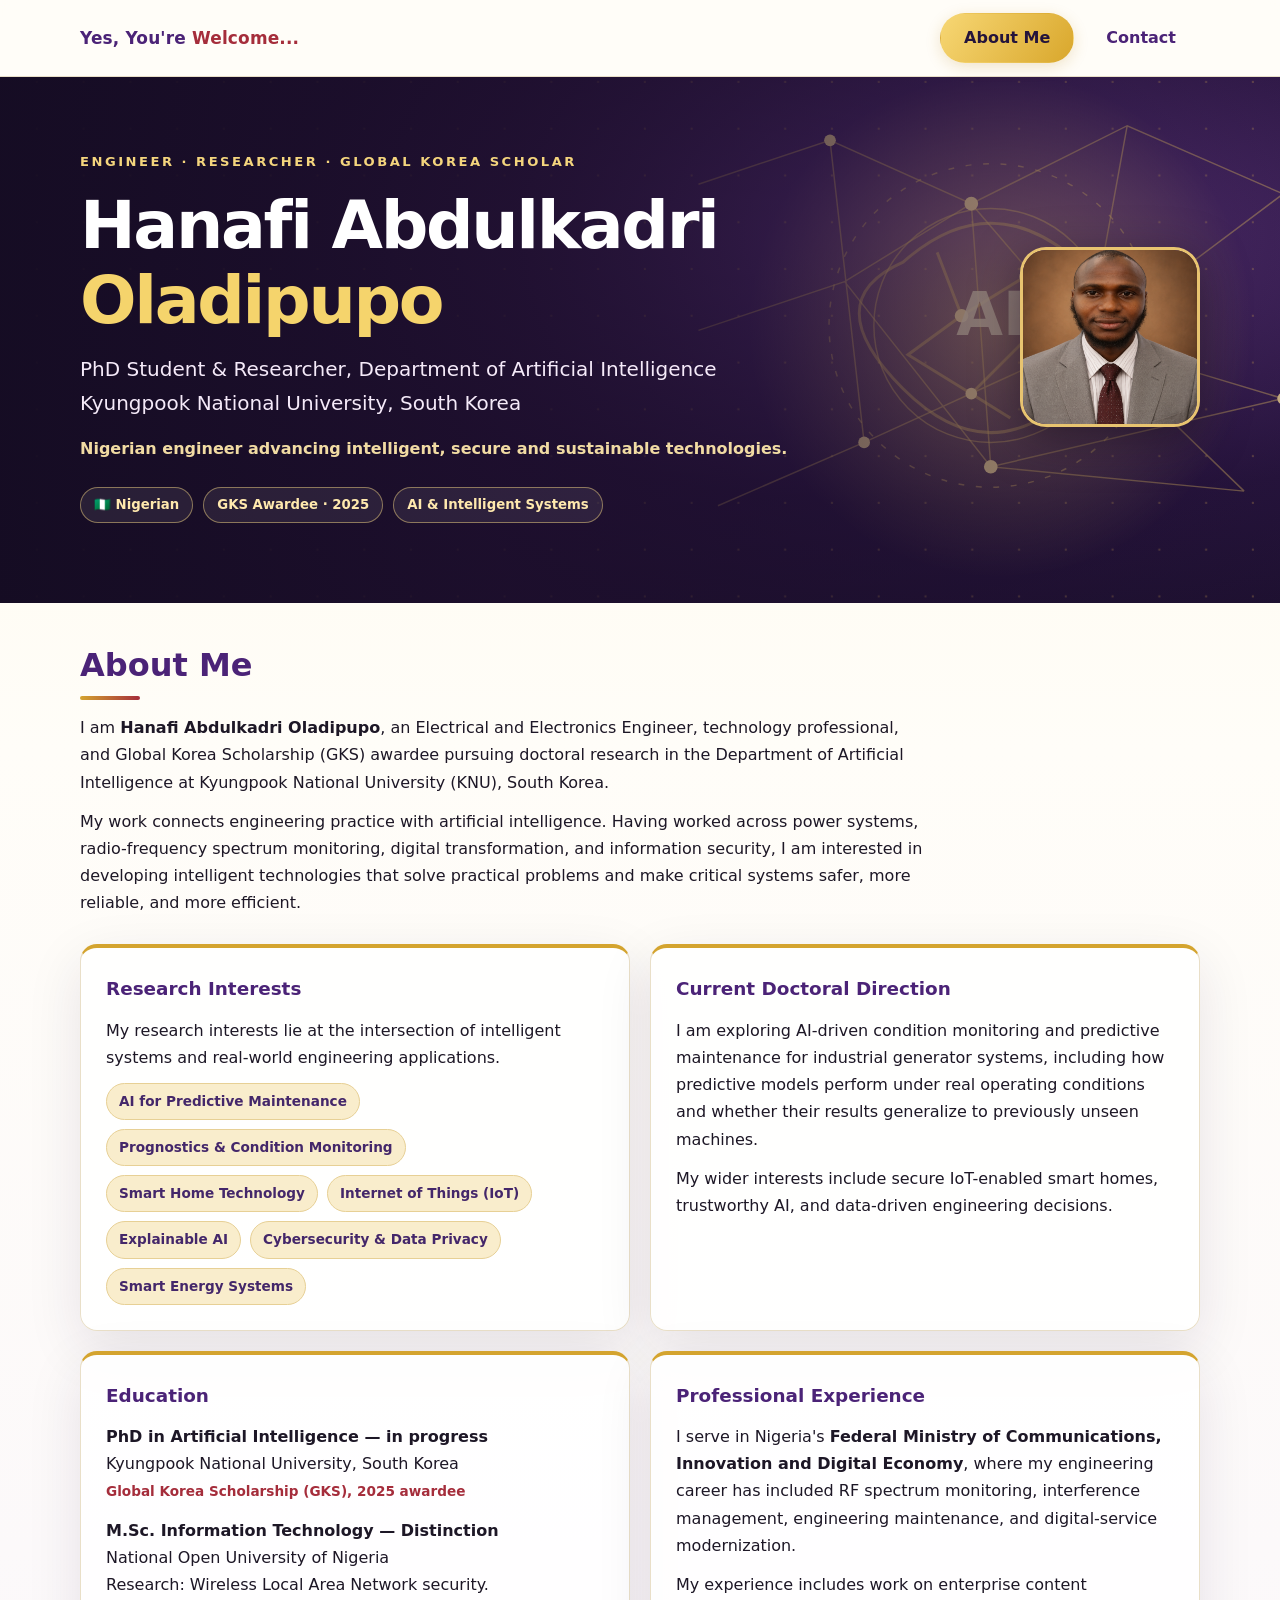
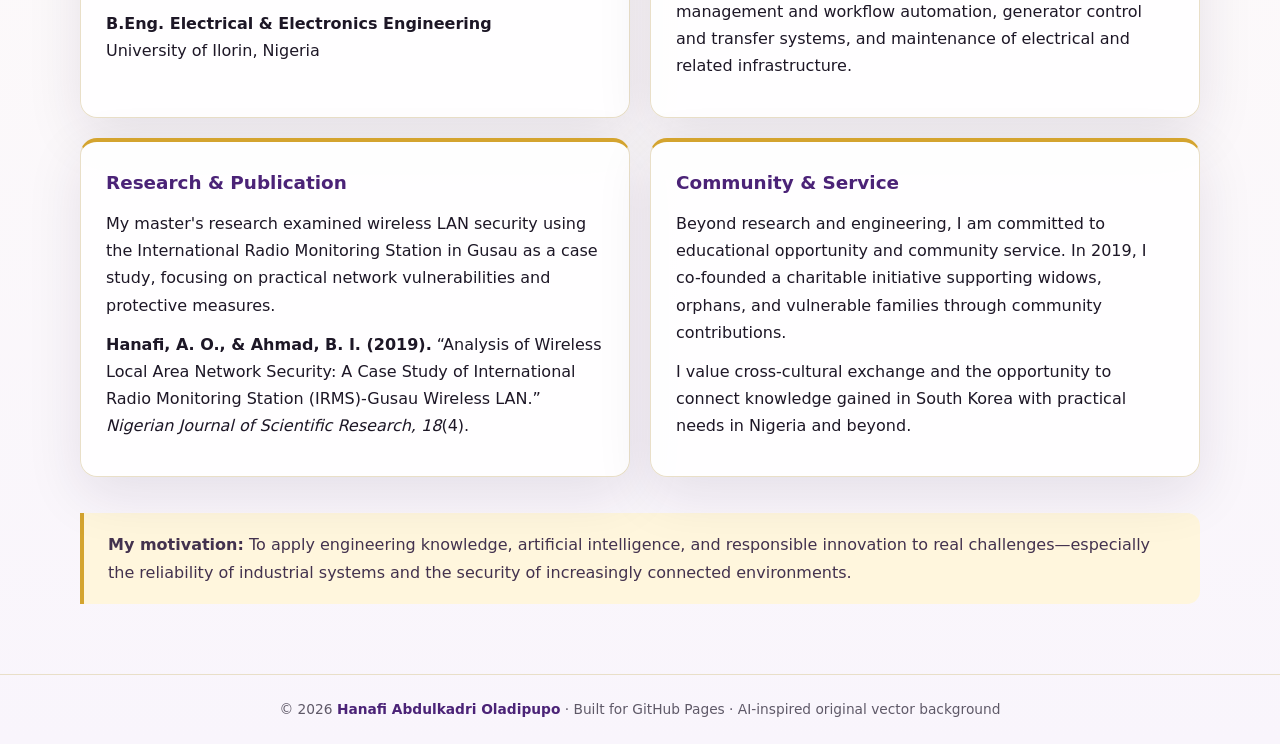
==== commit 609a2a8c: "Update index.html" ====
--- a/index.html
+++ b/index.html
@@ -14,9 +14,9 @@
 <meta property="og:title" content="Hanafi Abdulkadri Oladipupo | AI Researcher &amp; GKS Scholar">
 <meta property="og:description" content="Nigerian GKS Scholar and PhD researcher in Artificial Intelligence at Kyungpook National University, South Korea.">
 <meta property="og:url" content="https://hanafi2026.github.io/">
-<meta property="og:image" content="https://hanafi2026.github.io/photo.jpg">
+<meta property="og:image" content="https://hanafi2026.github.io/photo.png">
 <meta name="twitter:card" content="summary">
-<script type="application/ld+json">{"@context":"https://schema.org","@type":"Person","@id":"https://hanafi2026.github.io/#person","name":"Hanafi Abdulkadri Oladipupo","alternateName":["Abdulkadri Hanafi Oladipupo","Abdulkadri O. Hanafi"],"url":"https://hanafi2026.github.io/","image":"https://hanafi2026.github.io/photo.jpg","description":"Nigerian GKS scholar and PhD researcher in Artificial Intelligence at Kyungpook National University, South Korea.","nationality":{"@type":"Country","name":"Nigeria"},"affiliation":{"@type":"CollegeOrUniversity","name":"Kyungpook National University","url":"https://www.knu.ac.kr/"},"knowsAbout":["Artificial Intelligence","Predictive Maintenance","Prognostics","Internet of Things","Cybersecurity","Explainable AI"],"sameAs":["https://www.linkedin.com/in/abdulkadri-hanafi-283636173","https://github.com/hanafi2026"]}</script>
+<script type="application/ld+json">{"@context":"https://schema.org","@type":"Person","@id":"https://hanafi2026.github.io/#person","name":"Hanafi Abdulkadri Oladipupo","alternateName":["Abdulkadri Hanafi Oladipupo","Abdulkadri O. Hanafi"],"url":"https://hanafi2026.github.io/","image":"https://hanafi2026.github.io/photo.png","description":"Nigerian GKS scholar and PhD researcher in Artificial Intelligence at Kyungpook National University, South Korea.","nationality":{"@type":"Country","name":"Nigeria"},"affiliation":{"@type":"CollegeOrUniversity","name":"Kyungpook National University","url":"https://www.knu.ac.kr/"},"knowsAbout":["Artificial Intelligence","Predictive Maintenance","Prognostics","Internet of Things","Cybersecurity","Explainable AI"],"sameAs":["https://www.linkedin.com/in/abdulkadri-hanafi-283636173","https://github.com/hanafi2026"]}</script>
 <style>
 :root{--gold:#d4a42f;--gold-light:#fff0ba;--violet:#4b2377;--ink:#1d1726;--red:#a52d3b;--muted:#5f5968;--paper:#fffdf8;--line:#e9dfc8;--shadow:0 18px 55px rgba(36,20,59,.10)}
 *{box-sizing:border-box}html{scroll-behavior:smooth}body{margin:0;background:linear-gradient(180deg,#fff9e9,#fffdf8 32%,#f9f5fc);color:var(--ink);font:16px/1.7 system-ui,-apple-system,"Segoe UI",sans-serif}a{color:var(--violet)}a:focus-visible,button:focus-visible{outline:3px solid var(--gold);outline-offset:4px}.wrap{width:min(1120px,calc(100% - 40px));margin:auto}.topbar{position:sticky;top:0;z-index:20;background:rgba(255,253,248,.96);backdrop-filter:blur(14px);border-bottom:1px solid var(--line)}.nav{display:flex;align-items:center;justify-content:space-between;gap:18px;min-height:76px}.brand{font-size:1.06rem;font-weight:850;letter-spacing:.01em;color:var(--violet);text-decoration:none}.brand span{color:var(--red)}.tabs{display:flex;gap:8px}.tab{font:inherit;font-weight:750;cursor:pointer;border:1px solid transparent;border-radius:999px;padding:10px 23px;color:var(--violet);background:transparent}.tab[aria-selected="true"]{color:#24143b;background:linear-gradient(125deg,#f7d774,#d9a72c);box-shadow:0 4px 15px rgba(181,126,18,.2)}
@@ -29,7 +29,7 @@
 <header class="topbar"><nav class="nav wrap" aria-label="Main navigation"><a class="brand" href="#about">Yes, You're <span>Welcome...</span></a><div class="tabs" role="tablist" aria-label="Website sections"><button id="tab-about" class="tab" type="button" role="tab" aria-controls="about" aria-selected="true">About Me</button><button id="tab-contact" class="tab" type="button" role="tab" aria-controls="contact" aria-selected="false" tabindex="-1">Contact</button></div></nav></header>
 <section class="hero" aria-label="Introduction">
 <svg class="hero-art" viewBox="0 0 1440 540" preserveAspectRatio="xMidYMid slice" aria-hidden="true" xmlns="http://www.w3.org/2000/svg"><defs><radialGradient id="glow"><stop stop-color="#f9d26b" stop-opacity=".55"/><stop offset="1" stop-color="#f9d26b" stop-opacity="0"/></radialGradient><pattern id="dots" width="48" height="48" patternUnits="userSpaceOnUse"><circle cx="5" cy="5" r="1.2" fill="#e9bb58" opacity=".35"/></pattern></defs><rect width="1440" height="540" fill="url(#dots)"/><circle cx="1090" cy="255" r="260" fill="url(#glow)"/><g stroke="#f2c966" stroke-opacity=".5" fill="none" stroke-width="1.5"><path d="M780 110L915 65 1060 130 1220 50 1380 120M780 260L930 210 1060 130 1180 270 1380 120M800 440L950 375 1180 270 1340 425M915 65L950 375M1060 130L1080 400 1340 425M1220 50L1180 270 1380 330M930 210L1080 400 1380 330"/><circle cx="1080" cy="255" r="166" stroke-dasharray="6 12"/><circle cx="1080" cy="255" r="120"/><path d="M990 190Q1080 110 1170 190T1170 320Q1080 410 990 320T990 190Z" stroke-width="3"/><path d="M1025 180L1050 245 995 285 1060 325 1120 265 1170 290M1050 245L1115 205 1170 230M1060 325L1100 350" stroke-width="3"/></g><g fill="#ffe29a"><circle cx="915" cy="65" r="6"/><circle cx="1060" cy="130" r="7"/><circle cx="1180" cy="270" r="8"/><circle cx="950" cy="375" r="6"/><circle cx="1080" cy="400" r="7"/><circle cx="1380" cy="330" r="6"/><circle cx="1050" cy="245" r="7"/><circle cx="1115" cy="205" r="6"/><circle cx="1060" cy="325" r="6"/></g><text x="1080" y="265" text-anchor="middle" font-family="system-ui,sans-serif" font-size="62" font-weight="800" fill="#fff1bf" opacity=".8">AI</text></svg>
-<div class="wrap hero-inner"><div><div class="eyebrow">Engineer · Researcher · Global Korea Scholar</div><h1>Hanafi Abdulkadri <em>Oladipupo</em></h1><p class="lead">PhD Student &amp; Researcher, Department of Artificial Intelligence<br>Kyungpook National University, South Korea</p><p class="sublead">Nigerian engineer advancing intelligent, secure and sustainable technologies.</p><div class="badges"><span class="badge">🇳🇬 Nigerian</span><span class="badge">GKS Awardee · 2025</span><span class="badge">AI &amp; Intelligent Systems</span></div></div><img class="portrait" src="photo.jpg" alt="Portrait of Hanafi Abdulkadri Oladipupo" onerror="this.style.display='none';this.nextElementSibling.style.display='flex'"><div class="portrait portrait-fallback" aria-label="Portrait placeholder">HA</div></div></section>
+<div class="wrap hero-inner"><div><div class="eyebrow">Engineer · Researcher · Global Korea Scholar</div><h1>Hanafi Abdulkadri <em>Oladipupo</em></h1><p class="lead">PhD Student &amp; Researcher, Department of Artificial Intelligence<br>Kyungpook National University, South Korea</p><p class="sublead">Nigerian engineer advancing intelligent, secure and sustainable technologies.</p><div class="badges"><span class="badge">🇳🇬 Nigerian</span><span class="badge">GKS Awardee · 2025</span><span class="badge">AI &amp; Intelligent Systems</span></div></div><img class="portrait" src="photo.png" alt="Portrait of Hanafi Abdulkadri Oladipupo" onerror="this.style.display='none';this.nextElementSibling.style.display='flex'"><div class="portrait portrait-fallback" aria-label="Portrait placeholder">HA</div></div></section>
 <main class="wrap">
 <section id="about" class="panel" role="tabpanel" aria-labelledby="tab-about" tabindex="0">
 <div class="intro"><h2 class="section-title">About Me</h2><p>I am <strong>Hanafi Abdulkadri Oladipupo</strong>, an Electrical and Electronics Engineer, technology professional, and Global Korea Scholarship (GKS) awardee pursuing doctoral research in the Department of Artificial Intelligence at Kyungpook National University (KNU), South Korea.</p><p>My work connects engineering practice with artificial intelligence. Having worked across power systems, radio-frequency spectrum monitoring, digital transformation, and information security, I am interested in developing intelligent technologies that solve practical problems and make critical systems safer, more reliable, and more efficient.</p></div>
@@ -53,4 +53,4 @@
 (()=>{const names=['about','contact'];const buttons=Object.fromEntries(names.map(n=>[n,document.getElementById('tab-'+n)]));const panels=Object.fromEntries(names.map(n=>[n,document.getElementById(n)]));function show(name,updateHash=true){if(!names.includes(name))name='about';names.forEach(n=>{const active=n===name;buttons[n].setAttribute('aria-selected',String(active));buttons[n].tabIndex=active?0:-1;panels[n].hidden=!active});if(updateHash)history.replaceState(null,'','#'+name);/* Keep descriptive SEO title stable */}names.forEach(n=>{buttons[n].addEventListener('click',()=>show(n));buttons[n].addEventListener('keydown',e=>{if(e.key==='ArrowRight'||e.key==='ArrowLeft'){e.preventDefault();const next=names[(names.indexOf(n)+(e.key==='ArrowRight'?1:names.length-1))%names.length];buttons[next].focus();show(next)}})});window.addEventListener('hashchange',()=>show(location.hash.slice(1),false));show(location.hash.slice(1),false);document.getElementById('year').textContent=new Date().getFullYear()})();
 </script>
 </body>
-</html>+</html>
